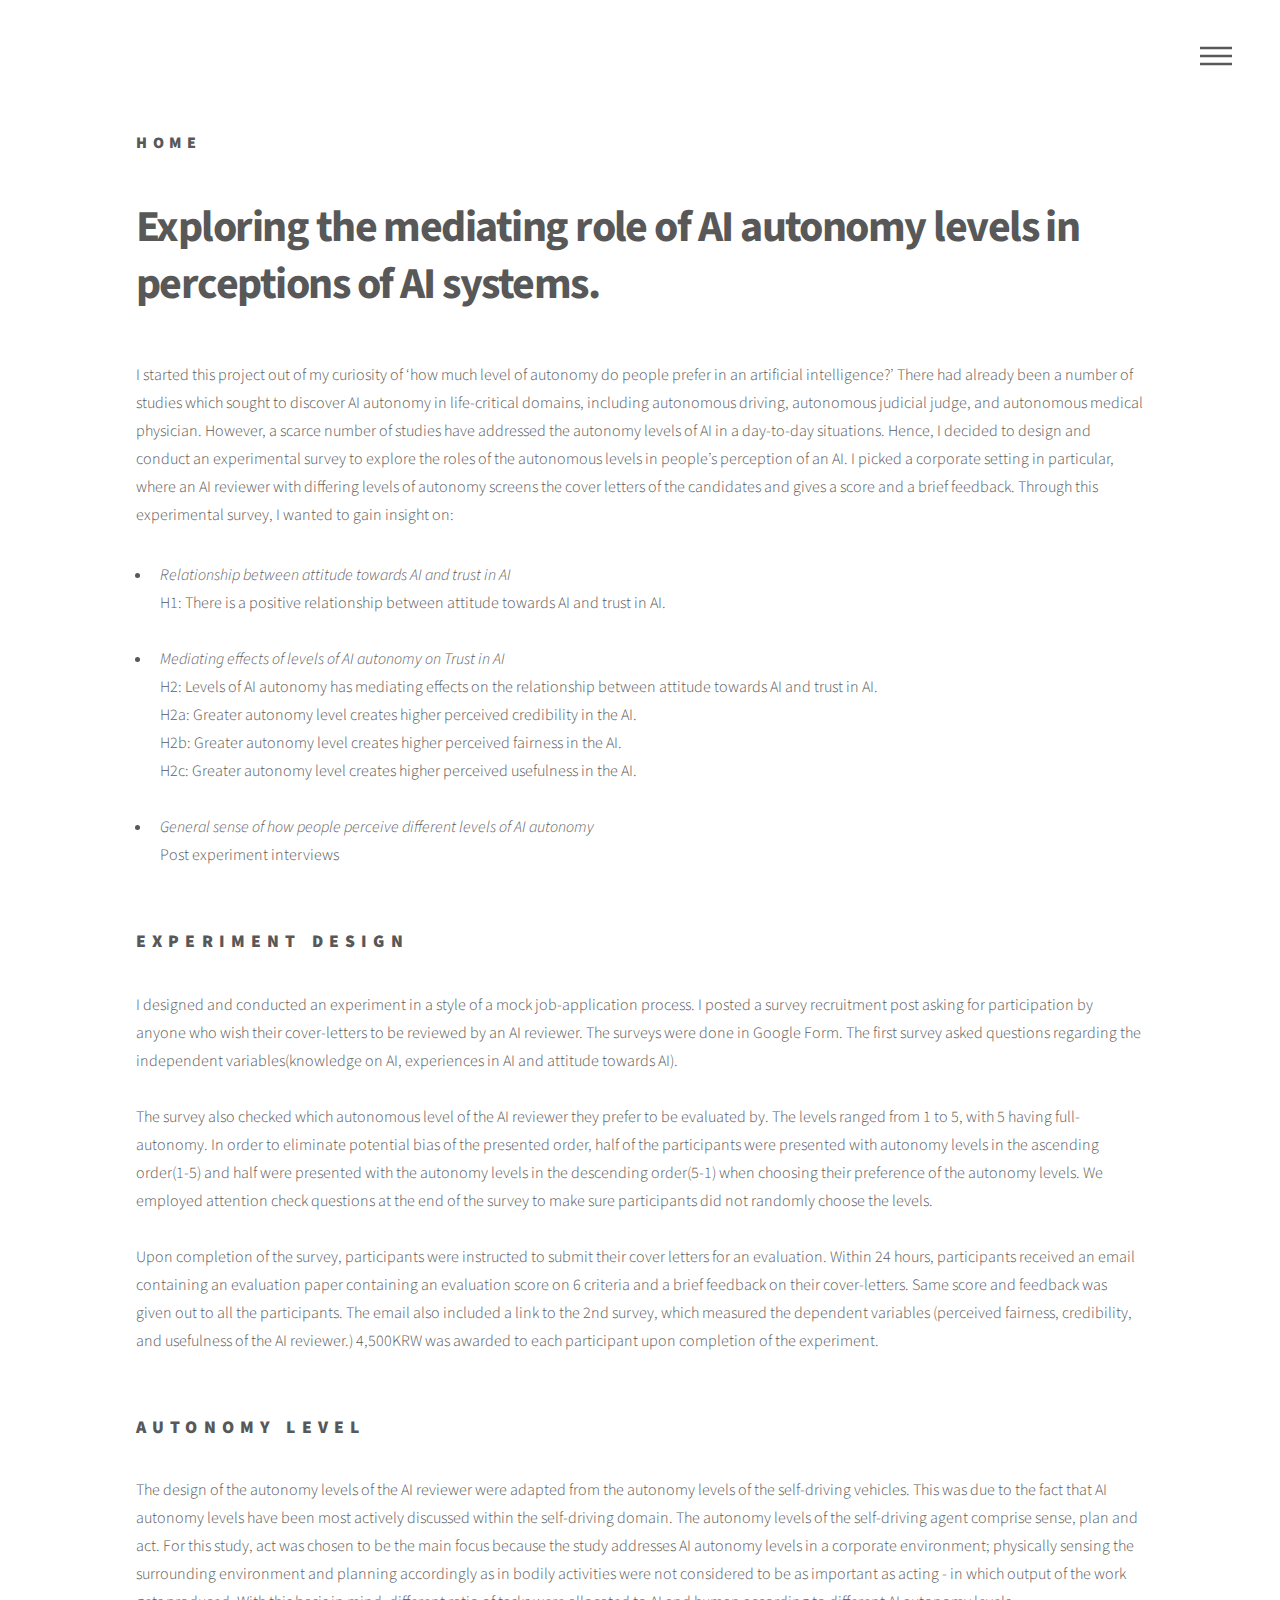
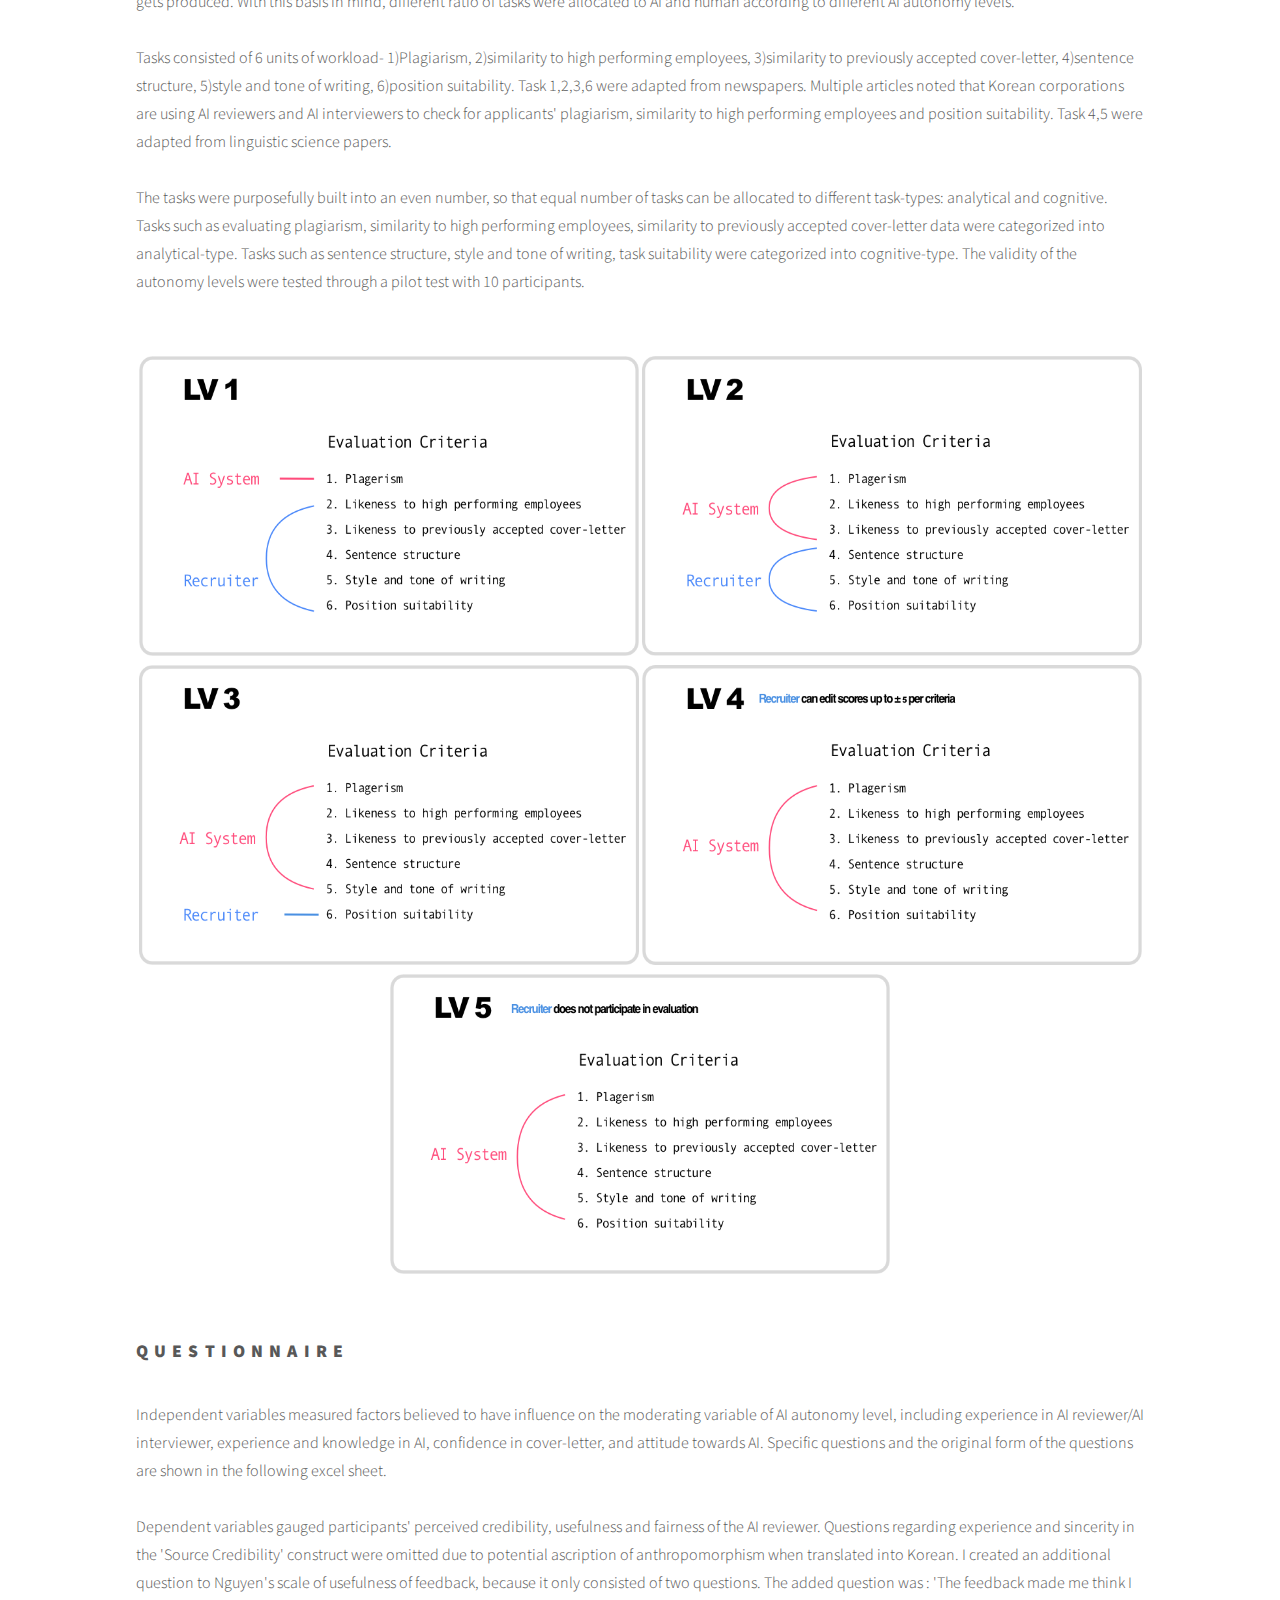
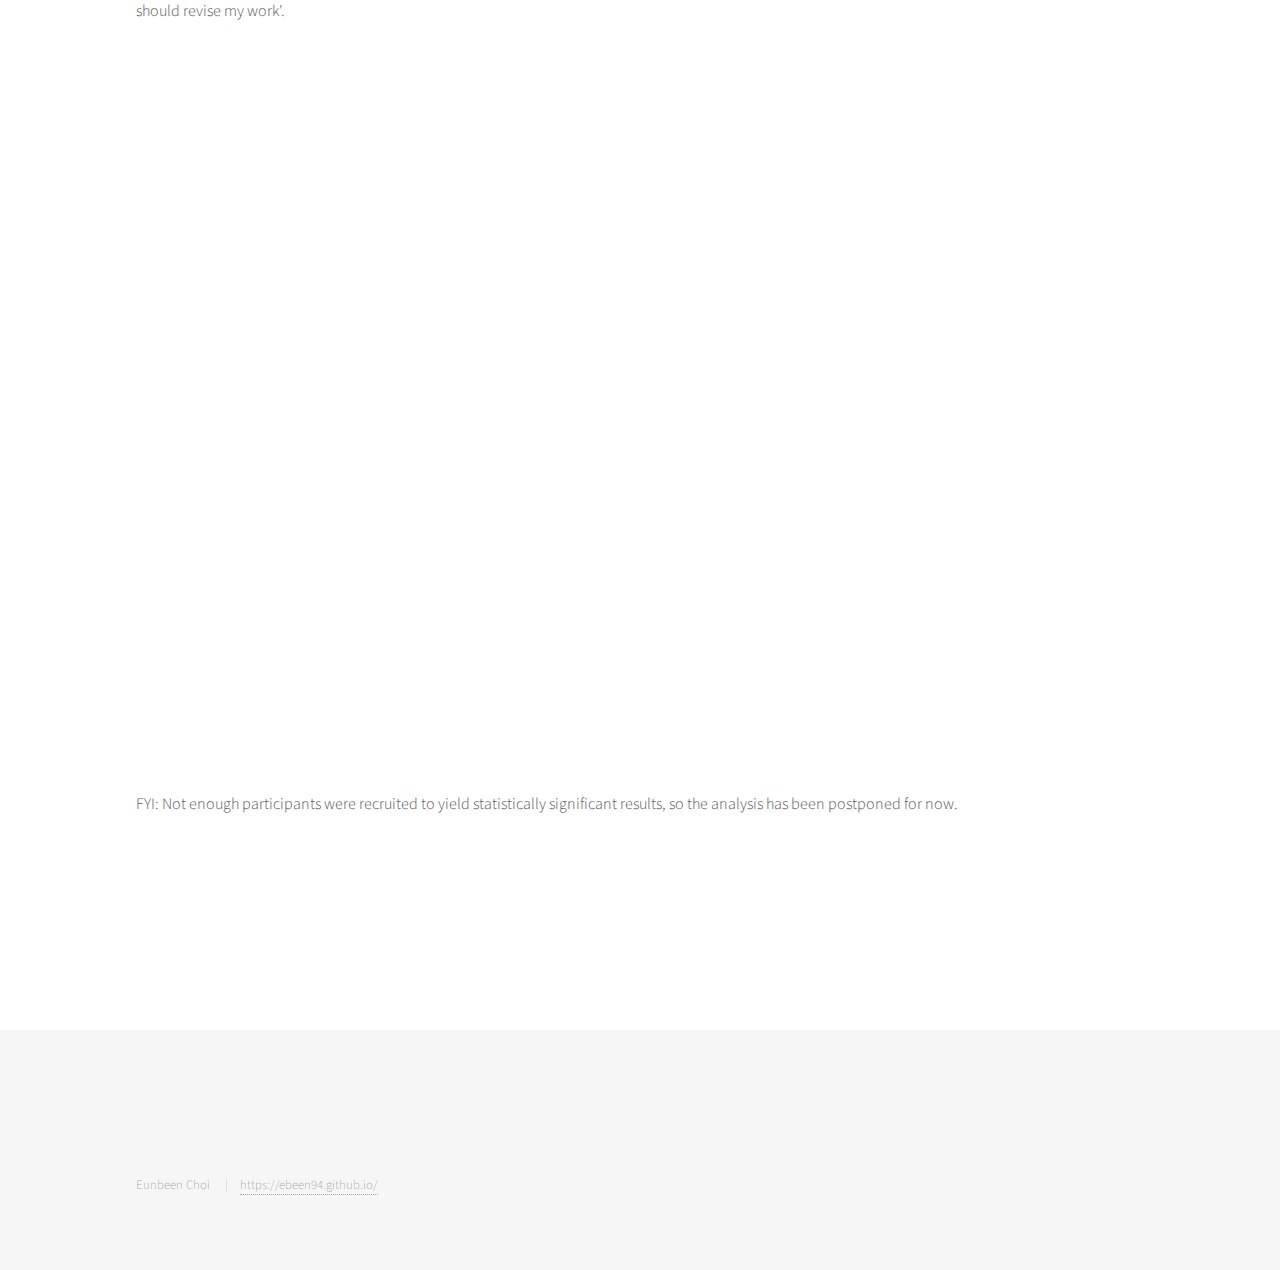
==== AI_Reviewer.html @ b16471d7 "Add files via upload" ====
<!DOCTYPE HTML>
<!--
	Phantom by HTML5 UP
	html5up.net | @ajlkn
	Free for personal and commercial use under the CCA 3.0 license (html5up.net/license)
-->
<html>
	<head>
		<title>Eunbeen Choi</title>
		<meta charset="utf-8" />
		<meta name="viewport" content="width=device-width, initial-scale=1, user-scalable=no" />
		<link rel="stylesheet" href="assets/css/main.css" />
		<noscript><link rel="stylesheet" href="assets/css/noscript.css" /></noscript>
	</head>
	<body class="is-preload">
		<!-- Wrapper -->
			<div id="wrapper">

				<!-- Header -->
					<header id="header">
						<div class="inner">

							<!-- Logo -->
								<a href="index.html" class="logo">
									<span class="title">Home</span>
								</a>

							<!-- Nav -->
								<nav>
									<ul>
										<li><a href="#menu">Menu</a></li>
									</ul>
								</nav>

						</div>
					</header>

				<!-- Menu -->
					<nav id="menu">
						<h2>Menu</h2>
						<ul>
							<li><a href="index.html">Home</a></li>
							<li><a href="generic.html">About Me</a></li>

						</ul>
					</nav>

				<!-- Main -->
					<div id="main">
						<div class="inner">
							<h1>Exploring the mediating role of AI autonomy levels in perceptions of AI systems.</h1>
							<span class="image main"></span>

							<p> 
								I started this project out of my curiosity of ‘how much level of autonomy do people prefer in an artificial intelligence?’ There had already been a number of studies which sought to discover AI autonomy in life-critical domains, including autonomous driving, autonomous judicial judge, and autonomous medical physician. However, a scarce number of studies have addressed the autonomy levels of AI in a day-to-day situations. Hence, I decided to design and conduct an experimental survey to explore the roles of the autonomous levels in people’s perception of an AI. I picked a corporate setting in particular, where an AI reviewer with differing levels of autonomy screens the cover letters of the candidates and gives a score and a brief feedback.
							Through this experimental survey, I wanted to gain insight on:<br />
							<ul>
								<i><li>Relationship between attitude towards AI and trust in AI</i> <br />
								H1: There is a positive relationship between attitude towards AI and trust in AI.</li><br />
								<i><li>Mediating effects of levels of AI autonomy on Trust in AI</i><br />
								H2: Levels of AI autonomy has mediating effects on the relationship between attitude towards AI and trust in AI.<br />
								H2a: Greater autonomy level creates higher perceived credibility in the AI.<br />
								H2b: Greater autonomy level creates higher perceived fairness in the AI.<br />
								H2c: Greater autonomy level creates higher perceived usefulness in the AI.<br /></li><br />
								<i><li>General sense of how people perceive different levels of AI autonomy</i><br />
								Post experiment interviews</li>
							</ul>
							</p>
							<br />
							<h2>EXPERIMENT DESIGN</h2>
							<p>
								I designed and conducted an experiment in a style of a mock job-application process. I posted a survey recruitment post asking for participation by anyone who wish their cover-letters to be reviewed by an AI reviewer. The surveys were done in Google Form. The first survey asked questions regarding the independent variables(knowledge on AI, experiences in AI and attitude towards AI). 
								<br /><br />
								The survey also checked which autonomous level of the AI reviewer they prefer to be evaluated by. The levels ranged from 1 to 5, with 5 having full-autonomy. In order to eliminate potential bias of the presented order, half of the participants were presented with autonomy levels in the ascending order(1-5) and half were presented with the autonomy levels in the descending order(5-1) when choosing their preference of the autonomy levels. We employed attention check questions at the end of the survey to make sure participants did not randomly choose the levels. 
								<br /><br />
								Upon completion of the survey, participants were instructed to submit their cover letters for an evaluation. Within 24 hours, participants received an email containing an evaluation paper containing an evaluation score on 6 criteria and a brief feedback on their cover-letters. Same score and feedback was given out to all the participants. The email also included a link to the 2nd survey, which measured the dependent variables (perceived fairness, credibility, and usefulness of the AI reviewer.) 4,500KRW was awarded to each participant upon completion of the experiment.
								<br /><br />
							<h2>AUTONOMY LEVEL</h2>
							The design of the autonomy levels of the AI reviewer were adapted from the autonomy levels of the self-driving vehicles. This was due to the fact that AI autonomy levels have been most actively discussed within the self-driving domain. The autonomy levels of the self-driving agent comprise sense, plan and act. For this study, act was chosen to be the main focus because the study addresses AI autonomy levels in a corporate environment; physically sensing the surrounding environment and planning accordingly as in bodily activities were not considered to be as important as acting - in which output of the work gets produced. With this basis in mind, different ratio of tasks were allocated to AI and human according to different AI autonomy levels.
							<br /><br />
							Tasks consisted of 6 units of workload- 1)Plagiarism, 2)similarity to high performing employees, 3)similarity to previously accepted cover-letter, 4)sentence structure, 5)style and tone of writing, 6)position suitability. Task 1,2,3,6 were adapted from newspapers. Multiple articles noted that Korean corporations are using AI reviewers and AI interviewers to check for applicants' plagiarism, similarity to high performing employees and position suitability. Task 4,5 were adapted from linguistic science papers.
							<br /><br />
							The tasks were purposefully built into an even number, so that equal number of tasks can be allocated to different task-types: analytical and cognitive. Tasks such as evaluating plagiarism, similarity to high performing employees, similarity to previously accepted cover-letter data were categorized into analytical-type. Tasks such as sentence structure, style and tone of writing, task suitability were categorized into cognitive-type. The validity of the autonomy levels were tested through a pilot test with 10 participants.
							<br /><br />
							</p>
							<center>

										<img src="images/Autonomy_1.png" style="width:500px;height:300px;"/>

										<img src="images/Autonomy_2.png" style="width:500px;height:300px;"/>

										<img src="images/Autonomy_3.png" style="width:500px;height:300px;"/>

										<img src="images/Autonomy_4.png" style="width:500px;height:300px;"/>

										<img src="images/Autonomy_5.png" style="width:500px;height:300px;"/><br /><br /><br />

						    </center>

							<h2>QUESTIONNAIRE</h2>
							Independent variables measured factors believed to have influence on the moderating variable of AI autonomy level, including experience in AI reviewer/AI interviewer, experience and knowledge in AI, confidence in cover-letter, and attitude towards AI.
							Specific questions and the original form of the questions are shown in the following excel sheet.
							<br /><br />
							Dependent variables gauged participants' perceived credibility, usefulness and fairness of the AI reviewer.  Questions regarding experience and sincerity in the 'Source Credibility' construct were omitted due to potential ascription of anthropomorphism when translated into Korean. I created an additional question to Nguyen's scale of usefulness of feedback, because it only consisted of two questions. The added question was : 'The feedback made me think I should revise my work'. 
							<br /><br />
							<iframe src="https://docs.google.com/spreadsheets/d/e/2PACX-1vQo8fv4-Pb22ULC20SXoOqsMO0xrouv_s6lIQuYcCd2a3gj5_qICORPPAdYaH8zivS0I-SFrLvFhbEZ/pubhtml?widget=true&amp;headers=false" style="width:1300px;height:700px;"></iframe>
							<br /><br />
							FYI: Not enough participants were recruited to yield statistically significant results, so the analysis has been postponed for now.  

		
							<br /><br />
							<br /><br />
						
							</p>
                        
                        </div>
					</div>

				<!-- Footer -->
					<footer id="footer">
                        <div class="inner">
                            <ul class = "copyright">
                                <li> Eunbeen Choi</li>
                                <li> <a href= "index.html"> https://ebeen94.github.io/</a></li>
                            </ul>
                        </div>

					</footer>

			</div>

		<!-- Scripts -->
			<script src="assets/js/jquery.min.js"></script>
			<script src="assets/js/browser.min.js"></script>
			<script src="assets/js/breakpoints.min.js"></script>
			<script src="assets/js/util.js"></script>
			<script src="assets/js/main.js"></script>

	</body>
</html>
---- assets/css/main.css ----
@import url(fontawesome-all.min.css);
@import url("https://fonts.googleapis.com/css?family=Source+Sans+Pro:300,700,900");

/*
	Phantom by HTML5 UP
	html5up.net | @ajlkn
	Free for personal and commercial use under the CCA 3.0 license (html5up.net/license)
*/

html,
body,
div,
span,
applet,
object,
iframe,
h1,
h2,
h3,
h4,
h5,
h6,
p,
blockquote,
pre,
a,
abbr,
acronym,
address,
big,
cite,
code,
del,
dfn,
em,
img,
ins,
kbd,
q,
s,
samp,
small,
strike,
strong,
sub,
sup,
tt,
var,
b,
u,
i,
center,
dl,
dt,
dd,
ol,
ul,
li,
fieldset,
form,
label,
legend,
table,
caption,
tbody,
tfoot,
thead,
tr,
th,
td,
article,
aside,
canvas,
details,
embed,
figure,
figcaption,
footer,
header,
hgroup,
menu,
nav,
output,
ruby,
section,
summary,
time,
mark,
audio,
video {
	margin: 0;
	padding: 0;
	border: 0;
	font-size: 100%;
	font: inherit;
	vertical-align: baseline;
}

article,
aside,
details,
figcaption,
figure,
footer,
header,
hgroup,
menu,
nav,
section {
	display: block;
}

body {
	line-height: 1;
}

ol,
ul {
	list-style: none;
}

blockquote,
q {
	quotes: none;
}



blockquote:before,
blockquote:after,
q:before,
q:after {
	content: '';
	content: none;
}

table {
	border-collapse: collapse;
	border-spacing: 0;
}

body {
	-webkit-text-size-adjust: none;
}

mark {
	background-color: transparent;
	color: inherit;
}

input::-moz-focus-inner {
	border: 0;
	padding: 0;
}

input,
select,
textarea {
	-moz-appearance: none;
	-webkit-appearance: none;
	-ms-appearance: none;
	appearance: none;
}

/* Basic */

@-ms-viewport {
	width: device-width;
}

body {
	-ms-overflow-style: scrollbar;
}

@media screen and (max-width: 480px) {

	html,
	body {
		min-width: 320px;
	}

}

html {
	box-sizing: border-box;
}

*,
*:before,
*:after {
	box-sizing: inherit;
}

body {
	background: #ffffff;
}

body.is-preload *,
body.is-preload *:before,
body.is-preload *:after {
	-moz-animation: none !important;
	-webkit-animation: none !important;
	-ms-animation: none !important;
	animation: none !important;
	-moz-transition: none !important;
	-webkit-transition: none !important;
	-ms-transition: none !important;
	transition: none !important;
}

/* Type */

body,
input,
select,
textarea {
	color: #585858;
	font-family: "Source Sans Pro", Helvetica, sans-serif;
	font-size: 16pt;
	font-weight: 300;
	line-height: 1.75;
}

@media screen and (max-width: 1680px) {

	body,
	input,
	select,
	textarea {
		font-size: 14pt;
	}

}

@media screen and (max-width: 1280px) {

	body,
	input,
	select,
	textarea {
		font-size: 12pt;
	}

}

a {
	-moz-transition: border-bottom-color 0.2s ease, color 0.2s ease;
	-webkit-transition: border-bottom-color 0.2s ease, color 0.2s ease;
	-ms-transition: border-bottom-color 0.2s ease, color 0.2s ease;
	transition: border-bottom-color 0.2s ease, color 0.2s ease;
	text-decoration: none;
	color: #585858;
	border-bottom: dotted 1px rgba(88, 88, 88, 0.5);
}

a:hover {
	border-bottom-color: transparent;
	color: #f2849e !important;
}

strong,
b {
	font-weight: 900;
}

em,
i {
	font-style: italic;
}

p {
	margin: 0 0 2em 0;
}

h1 {
	font-size: 2.75em;
	font-weight: 700;
	line-height: 1.3;
	margin: 0 0 1em 0;
	letter-spacing: -0.035em;
}

h1 a {
	color: inherit;
}

@media screen and (max-width: 736px) {

	h1 {
		font-size: 2em;
		margin: 0 0 1em 0;
	}

}

@media screen and (max-width: 360px) {

	h1 {
		font-size: 1.75em;
	}

}

h2,
h3,
h4,
h5,
h6 {
	font-weight: 900;
	line-height: 1.5;
	margin: 0 0 2em 0;
	text-transform: uppercase;
	letter-spacing: 0.35em;
}

h2 a,
h3 a,
h4 a,
h5 a,
h6 a {
	color: inherit;
}

h2 {
	font-size: 1.1em;
}

h3 {
	font-size: 1em;
}

h4 {
	font-size: 0.8em;
}

h5 {
	font-size: 0.8em;
}

h6 {
	font-size: 0.8em;
}

@media screen and (max-width: 980px) {

	h1 br,
	h2 br,
	h3 br,
	h4 br,
	h5 br,
	h6 br {
		display: none;
	}

}

@media screen and (max-width: 736px) {

	h2 {
		font-size: 1em;
	}

	h3 {
		font-size: 0.8em;
	}

}

sub {
	font-size: 0.8em;
	position: relative;
	top: 0.5em;
}

sup {
	font-size: 0.8em;
	position: relative;
	top: -0.5em;
}

blockquote {
	border-left: solid 4px #c9c9c9;
	font-style: italic;
	margin: 0 0 2em 0;
	padding: 0.5em 0 0.5em 2em;
}

code {
	background: rgba(144, 144, 144, 0.075);
	border-radius: 4px;
	border: solid 1px #c9c9c9;
	font-family: "Courier New", monospace;
	font-size: 0.9em;
	margin: 0 0.25em;
	padding: 0.25em 0.65em;
}

pre {
	-webkit-overflow-scrolling: touch;
	font-family: "Courier New", monospace;
	font-size: 0.9em;
	margin: 0 0 2em 0;
}

pre code {
	display: block;
	line-height: 1.75;
	padding: 1em 1.5em;
	overflow-x: auto;
}

hr {
	border: 0;
	border-bottom: solid 1px #c9c9c9;
	margin: 2em 0;
}

hr.major {
	margin: 3em 0;
}

.align-left {
	text-align: left;
}

.align-center {
	text-align: center;
}

.align-right {
	text-align: right;
}

/* Row */



.row {
	display: flex;
	flex-wrap: wrap;
	box-sizing: border-box;
	align-items: stretch;
}

.row>* {
	box-sizing: border-box;
}

.row.gtr-uniform>*> :last-child {
	margin-bottom: 0;
}

.row.aln-left {
	justify-content: flex-start;
}

.row.aln-center {
	justify-content: center;
}

.row.aln-right {
	justify-content: flex-end;
}

.row.aln-top {
	align-items: flex-start;
}

.row.aln-middle {
	align-items: center;
}

.row.aln-bottom {
	align-items: flex-end;
}

.row>.imp {
	order: -1;
}

.row>.col-1 {
	width: 8.33333%;
}

.row>.off-1 {
	margin-left: 8.33333%;
}

.row>.col-2 {
	width: 16.66667%;
}

.row>.off-2 {
	margin-left: 16.66667%;
}

.row>.col-3 {
	width: 25%;
}

.row>.off-3 {
	margin-left: 25%;
}

.row>.col-4 {
	width: 33.33333%;
}

.row>.off-4 {
	margin-left: 33.33333%;
}

.row>.col-5 {
	width: 41.66667%;
}

.row>.off-5 {
	margin-left: 41.66667%;
}

.row>.col-6 {
	width: 50%;
}

.row>.off-6 {
	margin-left: 50%;
}

.row>.col-7 {
	width: 58.33333%;
}

.row>.off-7 {
	margin-left: 58.33333%;
}

.row>.col-8 {
	width: 66.66667%;
}

.row>.off-8 {
	margin-left: 66.66667%;
}

.row>.col-9 {
	width: 75%;
}

.row>.off-9 {
	margin-left: 75%;
}

.row>.col-10 {
	width: 83.33333%;
}

.row>.off-10 {
	margin-left: 83.33333%;
}

.row>.col-11 {
	width: 91.66667%;
}

.row>.off-11 {
	margin-left: 91.66667%;
}

.row>.col-12 {
	width: 100%;
}

.row>.off-12 {
	margin-left: 100%;
}

.row.gtr-0 {
	margin-top: 0;
	margin-left: 0em;
}

.row.gtr-0>* {
	padding: 0 0 0 0em;
}

.row.gtr-0.gtr-uniform {
	margin-top: 0em;
}

.row.gtr-0.gtr-uniform>* {
	padding-top: 0em;
}

.row.gtr-25 {
	margin-top: 0;
	margin-left: -0.5em;
}

.row.gtr-25>* {
	padding: 0 0 0 0.5em;
}

.row.gtr-25.gtr-uniform {
	margin-top: -0.5em;
}

.row.gtr-25.gtr-uniform>* {
	padding-top: 0.5em;
}

.row.gtr-50 {
	margin-top: 0;
	margin-left: -1em;
}

.row.gtr-50>* {
	padding: 0 0 0 1em;
}

.row.gtr-50.gtr-uniform {
	margin-top: -1em;
}

.row.gtr-50.gtr-uniform>* {
	padding-top: 1em;
}

.row {
	margin-top: 0;
	margin-left: -2em;
}

.row>* {
	padding: 0 0 0 2em;
}

.row.gtr-uniform {
	margin-top: -2em;
}

.row.gtr-uniform>* {
	padding-top: 2em;
}

.row.gtr-150 {
	margin-top: 0;
	margin-left: -3em;
}

.row.gtr-150>* {
	padding: 0 0 0 3em;
}

.row.gtr-150.gtr-uniform {
	margin-top: -3em;
}

.row.gtr-150.gtr-uniform>* {
	padding-top: 3em;
}

.row.gtr-200 {
	margin-top: 0;
	margin-left: -4em;
}

.row.gtr-200>* {
	padding: 0 0 0 4em;
}

.row.gtr-200.gtr-uniform {
	margin-top: -4em;
}

.row.gtr-200.gtr-uniform>* {
	padding-top: 4em;
}

@media screen and (max-width: 1680px) {

	.row {
		display: flex;
		flex-wrap: wrap;
		box-sizing: border-box;
		align-items: stretch;
	}

	.row>* {
		box-sizing: border-box;
	}

	.row.gtr-uniform>*> :last-child {
		margin-bottom: 0;
	}

	.row.aln-left {
		justify-content: flex-start;
	}

	.row.aln-center {
		justify-content: center;
	}

	.row.aln-right {
		justify-content: flex-end;
	}

	.row.aln-top {
		align-items: flex-start;
	}

	.row.aln-middle {
		align-items: center;
	}

	.row.aln-bottom {
		align-items: flex-end;
	}

	.row>.imp-xlarge {
		order: -1;
	}

	.row>.col-1-xlarge {
		width: 8.33333%;
	}

	.row>.off-1-xlarge {
		margin-left: 8.33333%;
	}

	.row>.col-2-xlarge {
		width: 16.66667%;
	}

	.row>.off-2-xlarge {
		margin-left: 16.66667%;
	}

	.row>.col-3-xlarge {
		width: 25%;
	}

	.row>.off-3-xlarge {
		margin-left: 25%;
	}

	.row>.col-4-xlarge {
		width: 33.33333%;
	}

	.row>.off-4-xlarge {
		margin-left: 33.33333%;
	}

	.row>.col-5-xlarge {
		width: 41.66667%;
	}

	.row>.off-5-xlarge {
		margin-left: 41.66667%;
	}

	.row>.col-6-xlarge {
		width: 50%;
	}

	.row>.off-6-xlarge {
		margin-left: 50%;
	}

	.row>.col-7-xlarge {
		width: 58.33333%;
	}

	.row>.off-7-xlarge {
		margin-left: 58.33333%;
	}

	.row>.col-8-xlarge {
		width: 66.66667%;
	}

	.row>.off-8-xlarge {
		margin-left: 66.66667%;
	}

	.row>.col-9-xlarge {
		width: 75%;
	}

	.row>.off-9-xlarge {
		margin-left: 75%;
	}

	.row>.col-10-xlarge {
		width: 83.33333%;
	}

	.row>.off-10-xlarge {
		margin-left: 83.33333%;
	}

	.row>.col-11-xlarge {
		width: 91.66667%;
	}

	.row>.off-11-xlarge {
		margin-left: 91.66667%;
	}

	.row>.col-12-xlarge {
		width: 100%;
	}

	.row>.off-12-xlarge {
		margin-left: 100%;
	}

	.row.gtr-0 {
		margin-top: 0;
		margin-left: 0em;
	}

	.row.gtr-0>* {
		padding: 0 0 0 0em;
	}

	.row.gtr-0.gtr-uniform {
		margin-top: 0em;
	}

	.row.gtr-0.gtr-uniform>* {
		padding-top: 0em;
	}

	.row.gtr-25 {
		margin-top: 0;
		margin-left: -0.5em;
	}

	.row.gtr-25>* {
		padding: 0 0 0 0.5em;
	}

	.row.gtr-25.gtr-uniform {
		margin-top: -0.5em;
	}

	.row.gtr-25.gtr-uniform>* {
		padding-top: 0.5em;
	}

	.row.gtr-50 {
		margin-top: 0;
		margin-left: -1em;
	}

	.row.gtr-50>* {
		padding: 0 0 0 1em;
	}

	.row.gtr-50.gtr-uniform {
		margin-top: -1em;
	}

	.row.gtr-50.gtr-uniform>* {
		padding-top: 1em;
	}

	.row {
		margin-top: 0;
		margin-left: -2em;
	}

	.row>* {
		padding: 0 0 0 2em;
	}

	.row.gtr-uniform {
		margin-top: -2em;
	}

	.row.gtr-uniform>* {
		padding-top: 2em;
	}

	.row.gtr-150 {
		margin-top: 0;
		margin-left: -3em;
	}

	.row.gtr-150>* {
		padding: 0 0 0 3em;
	}

	.row.gtr-150.gtr-uniform {
		margin-top: -3em;
	}

	.row.gtr-150.gtr-uniform>* {
		padding-top: 3em;
	}

	.row.gtr-200 {
		margin-top: 0;
		margin-left: -4em;
	}

	.row.gtr-200>* {
		padding: 0 0 0 4em;
	}

	.row.gtr-200.gtr-uniform {
		margin-top: -4em;
	}

	.row.gtr-200.gtr-uniform>* {
		padding-top: 4em;
	}

}

@media screen and (max-width: 1280px) {

	.row {
		display: flex;
		flex-wrap: wrap;
		box-sizing: border-box;
		align-items: stretch;
	}

	.row>* {
		box-sizing: border-box;
	}

	.row.gtr-uniform>*> :last-child {
		margin-bottom: 0;
	}

	.row.aln-left {
		justify-content: flex-start;
	}

	.row.aln-center {
		justify-content: center;
	}

	.row.aln-right {
		justify-content: flex-end;
	}

	.row.aln-top {
		align-items: flex-start;
	}

	.row.aln-middle {
		align-items: center;
	}

	.row.aln-bottom {
		align-items: flex-end;
	}

	.row>.imp-large {
		order: -1;
	}

	.row>.col-1-large {
		width: 8.33333%;
	}

	.row>.off-1-large {
		margin-left: 8.33333%;
	}

	.row>.col-2-large {
		width: 16.66667%;
	}

	.row>.off-2-large {
		margin-left: 16.66667%;
	}

	.row>.col-3-large {
		width: 25%;
	}

	.row>.off-3-large {
		margin-left: 25%;
	}

	.row>.col-4-large {
		width: 33.33333%;
	}

	.row>.off-4-large {
		margin-left: 33.33333%;
	}

	.row>.col-5-large {
		width: 41.66667%;
	}

	.row>.off-5-large {
		margin-left: 41.66667%;
	}

	.row>.col-6-large {
		width: 50%;
	}

	.row>.off-6-large {
		margin-left: 50%;
	}

	.row>.col-7-large {
		width: 58.33333%;
	}

	.row>.off-7-large {
		margin-left: 58.33333%;
	}

	.row>.col-8-large {
		width: 66.66667%;
	}

	.row>.off-8-large {
		margin-left: 66.66667%;
	}

	.row>.col-9-large {
		width: 75%;
	}

	.row>.off-9-large {
		margin-left: 75%;
	}

	.row>.col-10-large {
		width: 83.33333%;
	}

	.row>.off-10-large {
		margin-left: 83.33333%;
	}

	.row>.col-11-large {
		width: 91.66667%;
	}

	.row>.off-11-large {
		margin-left: 91.66667%;
	}

	.row>.col-12-large {
		width: 100%;
	}

	.row>.off-12-large {
		margin-left: 100%;
	}

	.row.gtr-0 {
		margin-top: 0;
		margin-left: 0em;
	}

	.row.gtr-0>* {
		padding: 0 0 0 0em;
	}

	.row.gtr-0.gtr-uniform {
		margin-top: 0em;
	}

	.row.gtr-0.gtr-uniform>* {
		padding-top: 0em;
	}

	.row.gtr-25 {
		margin-top: 0;
		margin-left: -0.5em;
	}

	.row.gtr-25>* {
		padding: 0 0 0 0.5em;
	}

	.row.gtr-25.gtr-uniform {
		margin-top: -0.5em;
	}

	.row.gtr-25.gtr-uniform>* {
		padding-top: 0.5em;
	}

	.row.gtr-50 {
		margin-top: 0;
		margin-left: -1em;
	}

	.row.gtr-50>* {
		padding: 0 0 0 1em;
	}

	.row.gtr-50.gtr-uniform {
		margin-top: -1em;
	}

	.row.gtr-50.gtr-uniform>* {
		padding-top: 1em;
	}

	.row {
		margin-top: 0;
		margin-left: -2em;
	}

	.row>* {
		padding: 0 0 0 2em;
	}

	.row.gtr-uniform {
		margin-top: -2em;
	}

	.row.gtr-uniform>* {
		padding-top: 2em;
	}

	.row.gtr-150 {
		margin-top: 0;
		margin-left: -3em;
	}

	.row.gtr-150>* {
		padding: 0 0 0 3em;
	}

	.row.gtr-150.gtr-uniform {
		margin-top: -3em;
	}

	.row.gtr-150.gtr-uniform>* {
		padding-top: 3em;
	}

	.row.gtr-200 {
		margin-top: 0;
		margin-left: -4em;
	}

	.row.gtr-200>* {
		padding: 0 0 0 4em;
	}

	.row.gtr-200.gtr-uniform {
		margin-top: -4em;
	}

	.row.gtr-200.gtr-uniform>* {
		padding-top: 4em;
	}

}

@media screen and (max-width: 980px) {

	.row {
		display: flex;
		flex-wrap: wrap;
		box-sizing: border-box;
		align-items: stretch;
	}

	.row>* {
		box-sizing: border-box;
	}

	.row.gtr-uniform>*> :last-child {
		margin-bottom: 0;
	}

	.row.aln-left {
		justify-content: flex-start;
	}

	.row.aln-center {
		justify-content: center;
	}

	.row.aln-right {
		justify-content: flex-end;
	}

	.row.aln-top {
		align-items: flex-start;
	}

	.row.aln-middle {
		align-items: center;
	}

	.row.aln-bottom {
		align-items: flex-end;
	}

	.row>.imp-medium {
		order: -1;
	}

	.row>.col-1-medium {
		width: 8.33333%;
	}

	.row>.off-1-medium {
		margin-left: 8.33333%;
	}

	.row>.col-2-medium {
		width: 16.66667%;
	}

	.row>.off-2-medium {
		margin-left: 16.66667%;
	}

	.row>.col-3-medium {
		width: 25%;
	}

	.row>.off-3-medium {
		margin-left: 25%;
	}

	.row>.col-4-medium {
		width: 33.33333%;
	}

	.row>.off-4-medium {
		margin-left: 33.33333%;
	}

	.row>.col-5-medium {
		width: 41.66667%;
	}

	.row>.off-5-medium {
		margin-left: 41.66667%;
	}

	.row>.col-6-medium {
		width: 50%;
	}

	.row>.off-6-medium {
		margin-left: 50%;
	}

	.row>.col-7-medium {
		width: 58.33333%;
	}

	.row>.off-7-medium {
		margin-left: 58.33333%;
	}

	.row>.col-8-medium {
		width: 66.66667%;
	}

	.row>.off-8-medium {
		margin-left: 66.66667%;
	}

	.row>.col-9-medium {
		width: 75%;
	}

	.row>.off-9-medium {
		margin-left: 75%;
	}

	.row>.col-10-medium {
		width: 83.33333%;
	}

	.row>.off-10-medium {
		margin-left: 83.33333%;
	}

	.row>.col-11-medium {
		width: 91.66667%;
	}

	.row>.off-11-medium {
		margin-left: 91.66667%;
	}

	.row>.col-12-medium {
		width: 100%;
	}

	.row>.off-12-medium {
		margin-left: 100%;
	}

	.row.gtr-0 {
		margin-top: 0;
		margin-left: 0em;
	}

	.row.gtr-0>* {
		padding: 0 0 0 0em;
	}

	.row.gtr-0.gtr-uniform {
		margin-top: 0em;
	}

	.row.gtr-0.gtr-uniform>* {
		padding-top: 0em;
	}

	.row.gtr-25 {
		margin-top: 0;
		margin-left: -0.375em;
	}

	.row.gtr-25>* {
		padding: 0 0 0 0.375em;
	}

	.row.gtr-25.gtr-uniform {
		margin-top: -0.375em;
	}

	.row.gtr-25.gtr-uniform>* {
		padding-top: 0.375em;
	}

	.row.gtr-50 {
		margin-top: 0;
		margin-left: -0.75em;
	}

	.row.gtr-50>* {
		padding: 0 0 0 0.75em;
	}

	.row.gtr-50.gtr-uniform {
		margin-top: -0.75em;
	}

	.row.gtr-50.gtr-uniform>* {
		padding-top: 0.75em;
	}

	.row {
		margin-top: 0;
		margin-left: -1.5em;
	}

	.row>* {
		padding: 0 0 0 1.5em;
	}

	.row.gtr-uniform {
		margin-top: -1.5em;
	}

	.row.gtr-uniform>* {
		padding-top: 1.5em;
	}

	.row.gtr-150 {
		margin-top: 0;
		margin-left: -2.25em;
	}

	.row.gtr-150>* {
		padding: 0 0 0 2.25em;
	}

	.row.gtr-150.gtr-uniform {
		margin-top: -2.25em;
	}

	.row.gtr-150.gtr-uniform>* {
		padding-top: 2.25em;
	}

	.row.gtr-200 {
		margin-top: 0;
		margin-left: -3em;
	}

	.row.gtr-200>* {
		padding: 0 0 0 3em;
	}

	.row.gtr-200.gtr-uniform {
		margin-top: -3em;
	}

	.row.gtr-200.gtr-uniform>* {
		padding-top: 3em;
	}

}

@media screen and (max-width: 736px) {

	.row {
		display: flex;
		flex-wrap: wrap;
		box-sizing: border-box;
		align-items: stretch;
	}

	.row>* {
		box-sizing: border-box;
	}

	.row.gtr-uniform>*> :last-child {
		margin-bottom: 0;
	}

	.row.aln-left {
		justify-content: flex-start;
	}

	.row.aln-center {
		justify-content: center;
	}

	.row.aln-right {
		justify-content: flex-end;
	}

	.row.aln-top {
		align-items: flex-start;
	}

	.row.aln-middle {
		align-items: center;
	}

	.row.aln-bottom {
		align-items: flex-end;
	}

	.row>.imp-small {
		order: -1;
	}

	.row>.col-1-small {
		width: 8.33333%;
	}

	.row>.off-1-small {
		margin-left: 8.33333%;
	}

	.row>.col-2-small {
		width: 16.66667%;
	}

	.row>.off-2-small {
		margin-left: 16.66667%;
	}

	.row>.col-3-small {
		width: 25%;
	}

	.row>.off-3-small {
		margin-left: 25%;
	}

	.row>.col-4-small {
		width: 33.33333%;
	}

	.row>.off-4-small {
		margin-left: 33.33333%;
	}

	.row>.col-5-small {
		width: 41.66667%;
	}

	.row>.off-5-small {
		margin-left: 41.66667%;
	}

	.row>.col-6-small {
		width: 50%;
	}

	.row>.off-6-small {
		margin-left: 50%;
	}

	.row>.col-7-small {
		width: 58.33333%;
	}

	.row>.off-7-small {
		margin-left: 58.33333%;
	}

	.row>.col-8-small {
		width: 66.66667%;
	}

	.row>.off-8-small {
		margin-left: 66.66667%;
	}

	.row>.col-9-small {
		width: 75%;
	}

	.row>.off-9-small {
		margin-left: 75%;
	}

	.row>.col-10-small {
		width: 83.33333%;
	}

	.row>.off-10-small {
		margin-left: 83.33333%;
	}

	.row>.col-11-small {
		width: 91.66667%;
	}

	.row>.off-11-small {
		margin-left: 91.66667%;
	}

	.row>.col-12-small {
		width: 100%;
	}

	.row>.off-12-small {
		margin-left: 100%;
	}

	.row.gtr-0 {
		margin-top: 0;
		margin-left: 0em;
	}

	.row.gtr-0>* {
		padding: 0 0 0 0em;
	}

	.row.gtr-0.gtr-uniform {
		margin-top: 0em;
	}

	.row.gtr-0.gtr-uniform>* {
		padding-top: 0em;
	}

	.row.gtr-25 {
		margin-top: 0;
		margin-left: -0.25em;
	}

	.row.gtr-25>* {
		padding: 0 0 0 0.25em;
	}

	.row.gtr-25.gtr-uniform {
		margin-top: -0.25em;
	}

	.row.gtr-25.gtr-uniform>* {
		padding-top: 0.25em;
	}

	.row.gtr-50 {
		margin-top: 0;
		margin-left: -0.5em;
	}

	.row.gtr-50>* {
		padding: 0 0 0 0.5em;
	}

	.row.gtr-50.gtr-uniform {
		margin-top: -0.5em;
	}

	.row.gtr-50.gtr-uniform>* {
		padding-top: 0.5em;
	}

	.row {
		margin-top: 0;
		margin-left: -1em;
	}

	.row>* {
		padding: 0 0 0 1em;
	}

	.row.gtr-uniform {
		margin-top: -1em;
	}

	.row.gtr-uniform>* {
		padding-top: 1em;
	}

	.row.gtr-150 {
		margin-top: 0;
		margin-left: -1.5em;
	}

	.row.gtr-150>* {
		padding: 0 0 0 1.5em;
	}

	.row.gtr-150.gtr-uniform {
		margin-top: -1.5em;
	}

	.row.gtr-150.gtr-uniform>* {
		padding-top: 1.5em;
	}

	.row.gtr-200 {
		margin-top: 0;
		margin-left: -2em;
	}

	.row.gtr-200>* {
		padding: 0 0 0 2em;
	}

	.row.gtr-200.gtr-uniform {
		margin-top: -2em;
	}

	.row.gtr-200.gtr-uniform>* {
		padding-top: 2em;
	}

}

@media screen and (max-width: 480px) {

	.row {
		display: flex;
		flex-wrap: wrap;
		box-sizing: border-box;
		align-items: stretch;
	}

	.row>* {
		box-sizing: border-box;
	}

	.row.gtr-uniform>*> :last-child {
		margin-bottom: 0;
	}

	.row.aln-left {
		justify-content: flex-start;
	}

	.row.aln-center {
		justify-content: center;
	}

	.row.aln-right {
		justify-content: flex-end;
	}

	.row.aln-top {
		align-items: flex-start;
	}

	.row.aln-middle {
		align-items: center;
	}

	.row.aln-bottom {
		align-items: flex-end;
	}

	.row>.imp-xsmall {
		order: -1;
	}

	.row>.col-1-xsmall {
		width: 8.33333%;
	}

	.row>.off-1-xsmall {
		margin-left: 8.33333%;
	}

	.row>.col-2-xsmall {
		width: 16.66667%;
	}

	.row>.off-2-xsmall {
		margin-left: 16.66667%;
	}

	.row>.col-3-xsmall {
		width: 25%;
	}

	.row>.off-3-xsmall {
		margin-left: 25%;
	}

	.row>.col-4-xsmall {
		width: 33.33333%;
	}

	.row>.off-4-xsmall {
		margin-left: 33.33333%;
	}

	.row>.col-5-xsmall {
		width: 41.66667%;
	}

	.row>.off-5-xsmall {
		margin-left: 41.66667%;
	}

	.row>.col-6-xsmall {
		width: 50%;
	}

	.row>.off-6-xsmall {
		margin-left: 50%;
	}

	.row>.col-7-xsmall {
		width: 58.33333%;
	}

	.row>.off-7-xsmall {
		margin-left: 58.33333%;
	}

	.row>.col-8-xsmall {
		width: 66.66667%;
	}

	.row>.off-8-xsmall {
		margin-left: 66.66667%;
	}

	.row>.col-9-xsmall {
		width: 75%;
	}

	.row>.off-9-xsmall {
		margin-left: 75%;
	}

	.row>.col-10-xsmall {
		width: 83.33333%;
	}

	.row>.off-10-xsmall {
		margin-left: 83.33333%;
	}

	.row>.col-11-xsmall {
		width: 91.66667%;
	}

	.row>.off-11-xsmall {
		margin-left: 91.66667%;
	}

	.row>.col-12-xsmall {
		width: 100%;
	}

	.row>.off-12-xsmall {
		margin-left: 100%;
	}

	.row.gtr-0 {
		margin-top: 0;
		margin-left: 0em;
	}

	.row.gtr-0>* {
		padding: 0 0 0 0em;
	}

	.row.gtr-0.gtr-uniform {
		margin-top: 0em;
	}

	.row.gtr-0.gtr-uniform>* {
		padding-top: 0em;
	}

	.row.gtr-25 {
		margin-top: 0;
		margin-left: -0.25em;
	}

	.row.gtr-25>* {
		padding: 0 0 0 0.25em;
	}

	.row.gtr-25.gtr-uniform {
		margin-top: -0.25em;
	}

	.row.gtr-25.gtr-uniform>* {
		padding-top: 0.25em;
	}

	.row.gtr-50 {
		margin-top: 0;
		margin-left: -0.5em;
	}

	.row.gtr-50>* {
		padding: 0 0 0 0.5em;
	}

	.row.gtr-50.gtr-uniform {
		margin-top: -0.5em;
	}

	.row.gtr-50.gtr-uniform>* {
		padding-top: 0.5em;
	}

	.row {
		margin-top: 0;
		margin-left: -1em;
	}

	.row>* {
		padding: 0 0 0 1em;
	}

	.row.gtr-uniform {
		margin-top: -1em;
	}

	.row.gtr-uniform>* {
		padding-top: 1em;
	}

	.row.gtr-150 {
		margin-top: 0;
		margin-left: -1.5em;
	}

	.row.gtr-150>* {
		padding: 0 0 0 1.5em;
	}

	.row.gtr-150.gtr-uniform {
		margin-top: -1.5em;
	}

	.row.gtr-150.gtr-uniform>* {
		padding-top: 1.5em;
	}

	.row.gtr-200 {
		margin-top: 0;
		margin-left: -2em;
	}

	.row.gtr-200>* {
		padding: 0 0 0 2em;
	}

	.row.gtr-200.gtr-uniform {
		margin-top: -2em;
	}

	.row.gtr-200.gtr-uniform>* {
		padding-top: 2em;
	}

}

/* Section/Article */

section.special,
article.special {
	text-align: center;
}

header p {
	margin-top: -1em;
}

@media screen and (max-width: 736px) {

	header p {
		margin-top: 0;
	}

}

/* Icon */

.icon {
	text-decoration: none;
	border-bottom: none;
	position: relative;
}

.icon:before {
	-moz-osx-font-smoothing: grayscale;
	-webkit-font-smoothing: antialiased;
	display: inline-block;
	font-style: normal;
	font-variant: normal;
	text-rendering: auto;
	line-height: 1;
	text-transform: none !important;
	font-family: 'Font Awesome 5 Free';
	font-weight: 400;
}

.icon>.label {
	display: none;
}

.icon:before {
	line-height: inherit;
}

.icon.solid:before {
	font-weight: 900;
}

.icon.brands:before {
	font-family: 'Font Awesome 5 Brands';
}

.icon.style2 {
	-moz-transition: background-color 0.2s ease-in-out, color 0.2s ease-in-out, border-color 0.2s ease-in-out;
	-webkit-transition: background-color 0.2s ease-in-out, color 0.2s ease-in-out, border-color 0.2s ease-in-out;
	-ms-transition: background-color 0.2s ease-in-out, color 0.2s ease-in-out, border-color 0.2s ease-in-out;
	transition: background-color 0.2s ease-in-out, color 0.2s ease-in-out, border-color 0.2s ease-in-out;
	background-color: transparent;
	border: solid 1px #c9c9c9;
	border-radius: 4px;
	width: 2.65em;
	height: 2.65em;
	display: inline-block;
	text-align: center;
	line-height: 2.65em;
	color: inherit;
}

.icon.style2:before {
	font-size: 1.1em;
}

.icon.style2:hover {
	color: #f2849e;
	border-color: #f2849e;
}

.icon.style2:active {
	background-color: rgba(242, 132, 158, 0.1);
}

/* List */

ol {
	list-style: decimal;
	margin: 0 0 2em 0;
	padding-left: 1.25em;
}

ol li {
	padding-left: 0.25em;
}

ul {
	list-style: disc;
	margin: 0 0 2em 0;
	padding-left: 1em;
}

ul li {
	padding-left: 0.5em;
}

ul.alt {
	list-style: none;
	padding-left: 0;
}

ul.alt li {
	border-top: solid 1px #c9c9c9;
	padding: 0.5em 0;
}

ul.alt li:first-child {
	border-top: 0;
	padding-top: 0;
}

dl {
	margin: 0 0 2em 0;
}

dl dt {
	display: block;
	font-weight: 900;
	margin: 0 0 1em 0;
}

dl dd {
	margin-left: 2em;
}

/* Actions */

ul.actions {
	display: -moz-flex;
	display: -webkit-flex;
	display: -ms-flex;
	display: flex;
	cursor: default;
	list-style: none;
	margin-left: -1em;
	padding-left: 0;
}

ul.actions li {
	padding: 0 0 0 1em;
	vertical-align: middle;
}

ul.actions.special {
	-moz-justify-content: center;
	-webkit-justify-content: center;
	-ms-justify-content: center;
	justify-content: center;
	width: 100%;
	margin-left: 0;
}

ul.actions.special li:first-child {
	padding-left: 0;
}

ul.actions.stacked {
	-moz-flex-direction: column;
	-webkit-flex-direction: column;
	-ms-flex-direction: column;
	flex-direction: column;
	margin-left: 0;
}

ul.actions.stacked li {
	padding: 1.3em 0 0 0;
}

ul.actions.stacked li:first-child {
	padding-top: 0;
}

ul.actions.fit {
	width: calc(100% + 1em);
}

ul.actions.fit li {
	-moz-flex-grow: 1;
	-webkit-flex-grow: 1;
	-ms-flex-grow: 1;
	flex-grow: 1;
	-moz-flex-shrink: 1;
	-webkit-flex-shrink: 1;
	-ms-flex-shrink: 1;
	flex-shrink: 1;
	width: 100%;
}

ul.actions.fit li>* {
	width: 100%;
}

ul.actions.fit.stacked {
	width: 100%;
}

@media screen and (max-width: 480px) {

	ul.actions:not(.fixed) {
		-moz-flex-direction: column;
		-webkit-flex-direction: column;
		-ms-flex-direction: column;
		flex-direction: column;
		margin-left: 0;
		width: 100% !important;
	}

	ul.actions:not(.fixed) li {
		-moz-flex-grow: 1;
		-webkit-flex-grow: 1;
		-ms-flex-grow: 1;
		flex-grow: 1;
		-moz-flex-shrink: 1;
		-webkit-flex-shrink: 1;
		-ms-flex-shrink: 1;
		flex-shrink: 1;
		padding: 1em 0 0 0;
		text-align: center;
		width: 100%;
	}

	ul.actions:not(.fixed) li>* {
		width: 100%;
	}

	ul.actions:not(.fixed) li:first-child {
		padding-top: 0;
	}

	ul.actions:not(.fixed) li input[type="submit"],
	ul.actions:not(.fixed) li input[type="reset"],
	ul.actions:not(.fixed) li input[type="button"],
	ul.actions:not(.fixed) li button,
	ul.actions:not(.fixed) li .button {
		width: 100%;
	}

	ul.actions:not(.fixed) li input[type="submit"].icon:before,
	ul.actions:not(.fixed) li input[type="reset"].icon:before,
	ul.actions:not(.fixed) li input[type="button"].icon:before,
	ul.actions:not(.fixed) li button.icon:before,
	ul.actions:not(.fixed) li .button.icon:before {
		margin-left: -0.5rem;
	}

}

/* Icons */

ul.icons {
	cursor: default;
	list-style: none;
	padding-left: 0;
	margin: -1em 0 2em -1em;
}

ul.icons li {
	display: inline-block;
	padding: 1em 0 0 1em;
}

/* Form */

form {
	margin: 0 0 2em 0;
	overflow-x: hidden;
}

form> :last-child {
	margin-bottom: 0;
}

form>.fields {
	display: -moz-flex;
	display: -webkit-flex;
	display: -ms-flex;
	display: flex;
	-moz-flex-wrap: wrap;
	-webkit-flex-wrap: wrap;
	-ms-flex-wrap: wrap;
	flex-wrap: wrap;
	width: calc(100% + 3em);
	margin: -1.5em 0 2em -1.5em;
}

form>.fields>.field {
	-moz-flex-grow: 0;
	-webkit-flex-grow: 0;
	-ms-flex-grow: 0;
	flex-grow: 0;
	-moz-flex-shrink: 0;
	-webkit-flex-shrink: 0;
	-ms-flex-shrink: 0;
	flex-shrink: 0;
	padding: 1.5em 0 0 1.5em;
	width: calc(100% - 1.5em);
}

form>.fields>.field.half {
	width: calc(50% - 0.75em);
}

form>.fields>.field.third {
	width: calc(100%/3 - 0.5em);
}

form>.fields>.field.quarter {
	width: calc(25% - 0.375em);
}

@media screen and (max-width: 480px) {

	form>.fields {
		width: calc(100% + 3em);
		margin: -1.5em 0 2em -1.5em;
	}

	form>.fields>.field {
		padding: 1.5em 0 0 1.5em;
		width: calc(100% - 1.5em);
	}

	form>.fields>.field.half {
		width: calc(100% - 1.5em);
	}

	form>.fields>.field.third {
		width: calc(100% - 1.5em);
	}

	form>.fields>.field.quarter {
		width: calc(100% - 1.5em);
	}

}

label {
	display: block;
	font-size: 0.9em;
	font-weight: 900;
	margin: 0 0 1em 0;
}

input[type="text"],
input[type="password"],
input[type="email"],
input[type="tel"],
select,
textarea {
	-moz-appearance: none;
	-webkit-appearance: none;
	-ms-appearance: none;
	appearance: none;
	background-color: transparent;
	border: none;
	border-radius: 0;
	border-bottom: solid 1px #c9c9c9;
	color: inherit;
	display: block;
	outline: 0;
	padding: 0;
	text-decoration: none;
	width: 100%;
}

input[type="text"]:invalid,
input[type="password"]:invalid,
input[type="email"]:invalid,
input[type="tel"]:invalid,
select:invalid,
textarea:invalid {
	box-shadow: none;
}

input[type="text"]:focus,
input[type="password"]:focus,
input[type="email"]:focus,
input[type="tel"]:focus,
select:focus,
textarea:focus {
	border-bottom-color: #f2849e;
	box-shadow: inset 0 -1px 0 0 #f2849e;
}

select {
	background-image: url("data:image/svg+xml;charset=utf8,%3Csvg xmlns='http://www.w3.org/2000/svg' width='40' height='40' preserveAspectRatio='none' viewBox='0 0 40 40'%3E%3Cpath d='M9.4,12.3l10.4,10.4l10.4-10.4c0.2-0.2,0.5-0.4,0.9-0.4c0.3,0,0.6,0.1,0.9,0.4l3.3,3.3c0.2,0.2,0.4,0.5,0.4,0.9 c0,0.4-0.1,0.6-0.4,0.9L20.7,31.9c-0.2,0.2-0.5,0.4-0.9,0.4c-0.3,0-0.6-0.1-0.9-0.4L4.3,17.3c-0.2-0.2-0.4-0.5-0.4-0.9 c0-0.4,0.1-0.6,0.4-0.9l3.3-3.3c0.2-0.2,0.5-0.4,0.9-0.4S9.1,12.1,9.4,12.3z' fill='%23c9c9c9' /%3E%3C/svg%3E");
	background-size: 1.25rem;
	background-repeat: no-repeat;
	background-position: calc(100% - 1rem) center;
	height: 3em;
	padding-right: 3em;
	text-overflow: ellipsis;
}

select option {
	background: #ffffff;
}

select:focus::-ms-value {
	background-color: transparent;
}

select::-ms-expand {
	display: none;
}

input[type="text"],
input[type="password"],
input[type="email"],
select {
	height: 3em;
}

textarea {
	padding: 0;
	min-height: 3.75em;
}

input[type="checkbox"],
input[type="radio"] {
	-moz-appearance: none;
	-webkit-appearance: none;
	-ms-appearance: none;
	appearance: none;
	display: block;
	float: left;
	margin-right: -2em;
	opacity: 0;
	width: 1em;
	z-index: -1;
}

input[type="checkbox"]+label,
input[type="radio"]+label {
	text-decoration: none;
	color: #585858;
	cursor: pointer;
	display: inline-block;
	font-size: 1em;
	font-weight: 300;
	padding-left: 2.55em;
	padding-right: 0.75em;
	position: relative;
}

input[type="checkbox"]+label:before,
input[type="radio"]+label:before {
	-moz-osx-font-smoothing: grayscale;
	-webkit-font-smoothing: antialiased;
	display: inline-block;
	font-style: normal;
	font-variant: normal;
	text-rendering: auto;
	line-height: 1;
	text-transform: none !important;
	font-family: 'Font Awesome 5 Free';
	font-weight: 900;
}

input[type="checkbox"]+label:before,
input[type="radio"]+label:before {
	border-radius: 4px;
	border: solid 1px #c9c9c9;
	content: '';
	display: inline-block;
	font-size: 0.8em;
	height: 2.25em;
	left: 0;
	line-height: 2.25em;
	position: absolute;
	text-align: center;
	top: 0;
	width: 2.25em;
}

input[type="checkbox"]:checked+label:before,
input[type="radio"]:checked+label:before {
	background: #585858;
	border-color: #585858;
	color: #ffffff;
	content: '\f00c';
}

input[type="checkbox"]:focus+label:before,
input[type="radio"]:focus+label:before {
	border-color: #f2849e;
	box-shadow: 0 0 0 1px #f2849e;
}

input[type="checkbox"]+label:before {
	border-radius: 4px;
}

input[type="radio"]+label:before {
	border-radius: 100%;
}

/* Box */

.box {
	border-radius: 4px;
	border: solid 1px #c9c9c9;
	margin-bottom: 2em;
	padding: 1.5em;
}

.box> :last-child,
.box> :last-child> :last-child,
.box> :last-child> :last-child> :last-child {
	margin-bottom: 0;
}

.box.alt {
	border: 0;
	border-radius: 0;
	padding: 0;
}

/* Image */

.image {
	border-radius: 4px;
	border: 0;
	display: inline-block;
	position: relative;
}

.image img {
	border-radius: 4px;
	display: block;
}

.image.left,
.image.right {
	max-width: 40%;
}

.image.left img,
.image.right img {
	width: 100%;
}

.image.left {
	float: left;
	padding: 0 1.5em 1em 0;
	top: 0.25em;
}

.image.right {
	float: right;
	padding: 0 0 1em 1.5em;
	top: 0.25em;
}

.image.fit {
	display: block;
	margin: 0 0 2em 0;
	width: 100%;
}

.image.fit img {
	width: 100%;
}

.image.main {
	display: block;
	margin: 0 0 3em 0;
	width: 100%;
}

.image.main img {
	width: 100%;
}

@media screen and (max-width: 736px) {

	.image.main {
		margin: 0 0 2em 0;
	}

}

/* Table */

.table-wrapper {
	-webkit-overflow-scrolling: touch;
	overflow-x: auto;
}

table {
	margin: 0 0 2em 0;
	width: 100%;
}

table tbody tr {
	border: solid 1px #c9c9c9;
	border-left: 0;
	border-right: 0;
}

table tbody tr:nth-child(2n + 1) {
	background-color: rgba(144, 144, 144, 0.075);
}

table td {
	padding: 0.75em 0.75em;
}

table th {
	font-size: 0.9em;
	font-weight: 900;
	padding: 0 0.75em 0.75em 0.75em;
	text-align: left;
}

table thead {
	border-bottom: solid 2px #c9c9c9;
}

table tfoot {
	border-top: solid 2px #c9c9c9;
}

table.alt {
	border-collapse: separate;
}

table.alt tbody tr td {
	border: solid 1px #c9c9c9;
	border-left-width: 0;
	border-top-width: 0;
}

table.alt tbody tr td:first-child {
	border-left-width: 1px;
}

table.alt tbody tr:first-child td {
	border-top-width: 1px;
}

table.alt thead {
	border-bottom: 0;
}

table.alt tfoot {
	border-top: 0;
}

/* Button */

input[type="submit"],
input[type="reset"],
input[type="button"],
button,
.button {
	-moz-appearance: none;
	-webkit-appearance: none;
	-ms-appearance: none;
	appearance: none;
	-moz-transition: background-color 0.2s ease-in-out, color 0.2s ease-in-out, box-shadow 0.2s ease-in-out;
	-webkit-transition: background-color 0.2s ease-in-out, color 0.2s ease-in-out, box-shadow 0.2s ease-in-out;
	-ms-transition: background-color 0.2s ease-in-out, color 0.2s ease-in-out, box-shadow 0.2s ease-in-out;
	transition: background-color 0.2s ease-in-out, color 0.2s ease-in-out, box-shadow 0.2s ease-in-out;
	background-color: transparent;
	border-radius: 4px;
	border: 0;
	box-shadow: inset 0 0 0 2px #585858;
	color: #585858 !important;
	cursor: pointer;
	display: inline-block;
	font-size: 0.8em;
	font-weight: 900;
	height: 3.5em;
	letter-spacing: 0.35em;
	line-height: 3.45em;
	overflow: hidden;
	padding: 0 1.25em 0 1.6em;
	text-align: center;
	text-decoration: none;
	text-overflow: ellipsis;
	text-transform: uppercase;
	white-space: nowrap;
}

input[type="submit"].icon:before,
input[type="reset"].icon:before,
input[type="button"].icon:before,
button.icon:before,
.button.icon:before {
	margin-right: 0.5em;
}

input[type="submit"].fit,
input[type="reset"].fit,
input[type="button"].fit,
button.fit,
.button.fit {
	width: 100%;
}

input[type="submit"]:hover,
input[type="reset"]:hover,
input[type="button"]:hover,
button:hover,
.button:hover {
	color: #f2849e !important;
	box-shadow: inset 0 0 0 2px #f2849e;
}

input[type="submit"]:active,
input[type="reset"]:active,
input[type="button"]:active,
button:active,
.button:active {
	background-color: rgba(242, 132, 158, 0.1);
}

input[type="submit"].small,
input[type="reset"].small,
input[type="button"].small,
button.small,
.button.small {
	font-size: 0.6em;
}

input[type="submit"].large,
input[type="reset"].large,
input[type="button"].large,
button.large,
.button.large {
	font-size: 1em;
}

input[type="submit"].primary,
input[type="reset"].primary,
input[type="button"].primary,
button.primary,
.button.primary {
	box-shadow: none;
	background-color: #585858;
	color: #ffffff !important;
}

input[type="submit"].primary:hover,
input[type="reset"].primary:hover,
input[type="button"].primary:hover,
button.primary:hover,
.button.primary:hover {
	background-color: #f2849e;
}

input[type="submit"].primary:active,
input[type="reset"].primary:active,
input[type="button"].primary:active,
button.primary:active,
.button.primary:active {
	background-color: #ee5f81;
}

input[type="submit"].disabled,
input[type="submit"]:disabled,
input[type="reset"].disabled,
input[type="reset"]:disabled,
input[type="button"].disabled,
input[type="button"]:disabled,
button.disabled,
button:disabled,
.button.disabled,
.button:disabled {
	pointer-events: none;
	opacity: 0.25;
}

/* Tiles */

.tiles {
	display: -moz-flex;
	display: -webkit-flex;
	display: -ms-flex;
	display: flex;
	-moz-flex-wrap: wrap;
	-webkit-flex-wrap: wrap;
	-ms-flex-wrap: wrap;
	flex-wrap: wrap;
	position: relative;
	margin: -2.5em 0 0 -2.5em;
}

.t-tiles {
	display: -moz-flex;
	display: -webkit-flex;
	display: -ms-flex;
	display: flex;
	-moz-flex-wrap: wrap;
	-webkit-flex-wrap: wrap;
	-ms-flex-wrap: wrap;
	flex-wrap: wrap;
	position: relative;
	margin: -2.5em 0 0 -2.5em;
}

.tiles article {
	-moz-transition: -moz-transform 0.5s ease, opacity 0.5s ease;
	-webkit-transition: -webkit-transform 0.5s ease, opacity 0.5s ease;
	-ms-transition: -ms-transform 0.5s ease, opacity 0.5s ease;
	transition: transform 0.5s ease, opacity 0.5s ease;
	position: relative;
	width: calc(33.33333% - 2.5em);
	margin: 2.5em 0 0 2.5em;
}

.tiles article>.image {
	-moz-transition: -moz-transform 0.5s ease;
	-webkit-transition: -webkit-transform 0.5s ease;
	-ms-transition: -ms-transform 0.5s ease;
	transition: transform 0.5s ease;
	position: relative;
	display: block;
	width: 100%;
	border-radius: 4px;
	overflow: hidden;
}

.tiles article>.image img {
	display: block;
	width: 100%;
}

.tiles article>.image:before {
	pointer-events: none;
	-moz-transition: background-color 0.5s ease, opacity 0.5s ease;
	-webkit-transition: background-color 0.5s ease, opacity 0.5s ease;
	-ms-transition: background-color 0.5s ease, opacity 0.5s ease;
	transition: background-color 0.5s ease, opacity 0.5s ease;
	content: '';
	display: block;
	position: absolute;
	top: 0;
	left: 0;
	width: 100%;
	height: 100%;
	opacity: 1.0;
	z-index: 1;
	opacity: 0.8;
}

.tiles article>.image:after {
	pointer-events: none;
	-moz-transition: opacity 0.5s ease;
	-webkit-transition: opacity 0.5s ease;
	-ms-transition: opacity 0.5s ease;
	transition: opacity 0.5s ease;
	content: '';
	display: block;
	position: absolute;
	top: 0;
	left: 0;
	width: 100%;
	height: 100%;
	background-image: url("data:image/svg+xml;charset=utf8,%3Csvg xmlns='http://www.w3.org/2000/svg' width='100' height='100' viewBox='0 0 100 100' preserveAspectRatio='none'%3E%3Cstyle%3Eline %7B stroke-width: 0.25px%3B stroke: %23ffffff%3B %7D%3C/style%3E%3Cline x1='0' y1='0' x2='100' y2='100' /%3E%3Cline x1='100' y1='0' x2='0' y2='100' /%3E%3C/svg%3E");
	background-position: center;
	background-repeat: no-repeat;
	background-size: 100% 100%;
	opacity: 0.25;
	z-index: 2;
}

.tiles article>a {
	display: -moz-flex;
	display: -webkit-flex;
	display: -ms-flex;
	display: flex;
	-moz-flex-direction: column;
	-webkit-flex-direction: column;
	-ms-flex-direction: column;
	flex-direction: column;
	-moz-align-items: center;
	-webkit-align-items: center;
	-ms-align-items: center;
	align-items: center;
	-moz-justify-content: center;
	-webkit-justify-content: center;
	-ms-justify-content: center;
	justify-content: center;
	-moz-transition: background-color 0.5s ease, -moz-transform 0.5s ease;
	-webkit-transition: background-color 0.5s ease, -webkit-transform 0.5s ease;
	-ms-transition: background-color 0.5s ease, -ms-transform 0.5s ease;
	transition: background-color 0.5s ease, transform 0.5s ease;
	position: absolute;
	top: 0;
	left: 0;
	width: 100%;
	height: 100%;
	padding: 1em;
	border-radius: 4px;
	border-bottom: 0;
	color: #ffffff;
	text-align: center;
	text-decoration: none;
	z-index: 3;
}

.tiles article>a> :last-child {
	margin: 0;
}

.tiles article>a:hover {
	color: #ffffff !important;
}

.tiles article>a h2 {
	margin: 0;
}

.tiles article>a .content {
	-moz-transition: max-height 0.5s ease, opacity 0.5s ease;
	-webkit-transition: max-height 0.5s ease, opacity 0.5s ease;
	-ms-transition: max-height 0.5s ease, opacity 0.5s ease;
	transition: max-height 0.5s ease, opacity 0.5s ease;
	width: 100%;
	max-height: 0;
	line-height: 1.5;
	margin-top: 0.35em;
	opacity: 0;
}

.tiles article>a .content> :last-child {
	margin-bottom: 0;
}

.tiles article.style1>.image:before {
	background-color: #f2849e;
}

.tiles article.style2>.image:before {
	background-color: #7ecaf6;
}

.tiles article.style3>.image:before {
	background-color: #7bd0c1;
}

.tiles article.style4>.image:before {
	background-color: #c75b9b;
}

.tiles article.style5>.image:before {
	background-color: #ae85ca;
}

.tiles article.style6>.image:before {
	background-color: #8499e7;
}

body:not(.is-touch) .tiles article:hover>.image {
	-moz-transform: scale(1.1);
	-webkit-transform: scale(1.1);
	-ms-transform: scale(1.1);
	transform: scale(1.1);
}

body:not(.is-touch) .tiles article:hover>.image:before {
	background-color: #333333;
	opacity: 0.35;
}

body:not(.is-touch) .tiles article:hover>.image:after {
	opacity: 0;
}

body:not(.is-touch) .tiles article:hover .content {
	max-height: 15em;
	opacity: 1;
}

*+.tiles {
	margin-top: 2em;
}

body.is-preload .tiles article {
	-moz-transform: scale(0.9);
	-webkit-transform: scale(0.9);
	-ms-transform: scale(0.9);
	transform: scale(0.9);
	opacity: 0;
}

body.is-touch .tiles article .content {
	max-height: 15em;
	opacity: 1;
}

@media screen and (max-width: 1280px) {

	.tiles {
		margin: -1.25em 0 0 -1.25em;
	}

	.tiles article {
		width: calc(33.33333% - 1.25em);
		margin: 1.25em 0 0 1.25em;
	}

}

@media screen and (max-width: 980px) {

	.tiles {
		margin: -2.5em 0 0 -2.5em;
	}

	.tiles article {
		width: calc(50% - 2.5em);
		margin: 2.5em 0 0 2.5em;
	}

}

@media screen and (max-width: 736px) {

	.tiles {
		margin: -1.25em 0 0 -1.25em;
	}

	.tiles article {
		width: calc(50% - 1.25em);
		margin: 1.25em 0 0 1.25em;
	}

	.tiles article:hover>.image {
		-moz-transform: scale(1.0);
		-webkit-transform: scale(1.0);
		-ms-transform: scale(1.0);
		transform: scale(1.0);
	}

}

@media screen and (max-width: 480px) {

	.tiles {
		margin: 0;
	}

	.tiles article {
		width: 100%;
		margin: 1.25em 0 0 0;
	}

}

/* Header */

#header {
	padding: 8em 0 0.1em 0;
}

#header .logo {
	display: block;
	border-bottom: 0;
	color: inherit;
	font-weight: 900;
	letter-spacing: 0.35em;
	margin: 0 0 2.5em 0;
	text-decoration: none;
	text-transform: uppercase;
	display: inline-block;
}

#header .logo>* {
	display: inline-block;
	vertical-align: middle;
}

#header .logo .symbol {
	margin-right: 0.65em;
}

#header .logo .symbol img {
	display: block;
	width: 2em;
	height: 2em;
}

#header nav {
	position: fixed;
	right: 2em;
	top: 2em;
	z-index: 10000;
}

#header nav ul {
	display: -moz-flex;
	display: -webkit-flex;
	display: -ms-flex;
	display: flex;
	-moz-align-items: center;
	-webkit-align-items: center;
	-ms-align-items: center;
	align-items: center;
	list-style: none;
	margin: 0;
	padding: 0;
}

#header nav ul li {
	display: block;
	padding: 0;
}

#header nav ul li a {
	display: block;
	position: relative;
	height: 3em;
	line-height: 3em;
	padding: 0 1.5em;
	background-color: rgba(255, 255, 255, 0.5);
	border-radius: 4px;
	border: 0;
	font-size: 0.8em;
	font-weight: 900;
	letter-spacing: 0.35em;
	text-transform: uppercase;
}

#header nav ul li a[href="#menu"] {
	-webkit-tap-highlight-color: transparent;
	width: 4em;
	text-indent: 4em;
	font-size: 1em;
	overflow: hidden;
	padding: 0;
	white-space: nowrap;
}

#header nav ul li a[href="#menu"]:before,
#header nav ul li a[href="#menu"]:after {
	-moz-transition: opacity 0.2s ease;
	-webkit-transition: opacity 0.2s ease;
	-ms-transition: opacity 0.2s ease;
	transition: opacity 0.2s ease;
	content: '';
	display: block;
	position: absolute;
	top: 0;
	left: 0;
	width: 100%;
	height: 100%;
	background-position: center;
	background-repeat: no-repeat;
	background-size: 2em 2em;
}

#header nav ul li a[href="#menu"]:before {
	background-image: url("data:image/svg+xml;charset=utf8,%3Csvg xmlns='http://www.w3.org/2000/svg' width='100' height='100' viewBox='0 0 100 100' preserveAspectRatio='none'%3E%3Cstyle%3Eline %7B stroke-width: 8px%3B stroke: %23f2849e%3B %7D%3C/style%3E%3Cline x1='0' y1='25' x2='100' y2='25' /%3E%3Cline x1='0' y1='50' x2='100' y2='50' /%3E%3Cline x1='0' y1='75' x2='100' y2='75' /%3E%3C/svg%3E");
	opacity: 0;
}

#header nav ul li a[href="#menu"]:after {
	background-image: url("data:image/svg+xml;charset=utf8,%3Csvg xmlns='http://www.w3.org/2000/svg' width='100' height='100' viewBox='0 0 100 100' preserveAspectRatio='none'%3E%3Cstyle%3Eline %7B stroke-width: 8px%3B stroke: %23585858%3B %7D%3C/style%3E%3Cline x1='0' y1='25' x2='100' y2='25' /%3E%3Cline x1='0' y1='50' x2='100' y2='50' /%3E%3Cline x1='0' y1='75' x2='100' y2='75' /%3E%3C/svg%3E");
	opacity: 1;
}

#header nav ul li a[href="#menu"]:hover:before {
	opacity: 1;
}

#header nav ul li a[href="#menu"]:hover:after {
	opacity: 0;
}

@media screen and (max-width: 736px) {

	#header {
		padding: 4em 0 0.1em 0;
	}

	#header nav {
		right: 0.5em;
		top: 0.5em;
	}

	#header nav ul li a[href="#menu"]:before,
	#header nav ul li a[href="#menu"]:after {
		background-size: 1.5em 1.5em;
	}

}

/* Menu */

#wrapper {
	-moz-transition: opacity 0.45s ease;
	-webkit-transition: opacity 0.45s ease;
	-ms-transition: opacity 0.45s ease;
	transition: opacity 0.45s ease;
	opacity: 1;
}

#menu {
	-moz-transform: translateX(22em);
	-webkit-transform: translateX(22em);
	-ms-transform: translateX(22em);
	transform: translateX(22em);
	-moz-transition: -moz-transform 0.45s ease, visibility 0.45s;
	-webkit-transition: -webkit-transform 0.45s ease, visibility 0.45s;
	-ms-transition: -ms-transform 0.45s ease, visibility 0.45s;
	transition: transform 0.45s ease, visibility 0.45s;
	position: fixed;
	top: 0;
	right: 0;
	width: 22em;
	max-width: 80%;
	height: 100%;
	-webkit-overflow-scrolling: touch;
	background: #585858;
	color: #ffffff;
	cursor: default;
	visibility: hidden;
	z-index: 10002;
}

#menu>.inner {
	-moz-transition: opacity 0.45s ease;
	-webkit-transition: opacity 0.45s ease;
	-ms-transition: opacity 0.45s ease;
	transition: opacity 0.45s ease;
	-webkit-overflow-scrolling: touch;
	position: absolute;
	top: 0;
	left: 0;
	width: 100%;
	height: 100%;
	padding: 2.75em;
	opacity: 0;
	overflow-y: auto;
}

#menu>.inner>ul {
	list-style: none;
	margin: 0 0 1em 0;
	padding: 0;
}

#menu>.inner>ul>li {
	padding: 0;
	border-top: solid 1px rgba(255, 255, 255, 0.15);
}

#menu>.inner>ul>li a {
	display: block;
	padding: 1em 0;
	line-height: 1.5;
	border: 0;
	color: inherit;
}

#menu>.inner>ul>li:first-child {
	border-top: 0;
	margin-top: -1em;
}

#menu>.close {
	-moz-transition: opacity 0.45s ease, -moz-transform 0.45s ease;
	-webkit-transition: opacity 0.45s ease, -webkit-transform 0.45s ease;
	-ms-transition: opacity 0.45s ease, -ms-transform 0.45s ease;
	transition: opacity 0.45s ease, transform 0.45s ease;
	-moz-transform: scale(0.25) rotate(180deg);
	-webkit-transform: scale(0.25) rotate(180deg);
	-ms-transform: scale(0.25) rotate(180deg);
	transform: scale(0.25) rotate(180deg);
	-webkit-tap-highlight-color: transparent;
	display: block;
	position: absolute;
	top: 2em;
	left: -6em;
	width: 6em;
	text-indent: 6em;
	height: 3em;
	border: 0;
	font-size: 1em;
	opacity: 0;
	overflow: hidden;
	padding: 0;
	white-space: nowrap;
}

#menu>.close:before,
#menu>.close:after {
	-moz-transition: opacity 0.2s ease;
	-webkit-transition: opacity 0.2s ease;
	-ms-transition: opacity 0.2s ease;
	transition: opacity 0.2s ease;
	content: '';
	display: block;
	position: absolute;
	top: 0;
	left: 0;
	width: 100%;
	height: 100%;
	background-position: center;
	background-repeat: no-repeat;
	background-size: 2em 2em;
}

#menu>.close:before {
	background-image: url("data:image/svg+xml;charset=utf8,%3Csvg xmlns='http://www.w3.org/2000/svg' width='100' height='100' viewBox='0 0 100 100' preserveAspectRatio='none'%3E%3Cstyle%3Eline %7B stroke-width: 8px%3B stroke: %23f2849e%3B %7D%3C/style%3E%3Cline x1='15' y1='15' x2='85' y2='85' /%3E%3Cline x1='85' y1='15' x2='15' y2='85' /%3E%3C/svg%3E");
	opacity: 0;
}

#menu>.close:after {
	background-image: url("data:image/svg+xml;charset=utf8,%3Csvg xmlns='http://www.w3.org/2000/svg' width='100' height='100' viewBox='0 0 100 100' preserveAspectRatio='none'%3E%3Cstyle%3Eline %7B stroke-width: 8px%3B stroke: %23585858%3B %7D%3C/style%3E%3Cline x1='15' y1='15' x2='85' y2='85' /%3E%3Cline x1='85' y1='15' x2='15' y2='85' /%3E%3C/svg%3E");
	opacity: 1;
}

#menu>.close:hover:before {
	opacity: 1;
}

#menu>.close:hover:after {
	opacity: 0;
}

@media screen and (max-width: 736px) {

	#menu {
		-moz-transform: translateX(16.5em);
		-webkit-transform: translateX(16.5em);
		-ms-transform: translateX(16.5em);
		transform: translateX(16.5em);
		width: 16.5em;
	}

	#menu>.inner {
		padding: 2.75em 1.5em;
	}

	#menu>.close {
		top: 0.5em;
		left: -4.25em;
		width: 4.25em;
		text-indent: 4.25em;
	}

	#menu>.close:before,
	#menu>.close:after {
		background-size: 1.5em 1.5em;
	}

}

body.is-menu-visible #wrapper {
	pointer-events: none;
	cursor: default;
	opacity: 0.25;
}

body.is-menu-visible #menu {
	-moz-transform: translateX(0);
	-webkit-transform: translateX(0);
	-ms-transform: translateX(0);
	transform: translateX(0);
	visibility: visible;
}

body.is-menu-visible #menu>* {
	opacity: 1;
}

body.is-menu-visible #menu .close {
	-moz-transform: scale(1.0) rotate(0deg);
	-webkit-transform: scale(1.0) rotate(0deg);
	-ms-transform: scale(1.0) rotate(0deg);
	transform: scale(1.0) rotate(0deg);
	opacity: 1;
}

/* Main */

#main {
	padding: 0em 0 6em 0;
}

@media screen and (max-width: 736px) {

	#main {
		padding: 0em 0 4em 0;
	}

}

/* Footer */

#footer {
	padding: 5em 0 6em 0;
	background-color: #f6f6f6;
}

#footer>.inner {
	display: -moz-flex;
	display: -webkit-flex;
	display: -ms-flex;
	display: flex;
	-moz-flex-wrap: wrap;
	-webkit-flex-wrap: wrap;
	-ms-flex-wrap: wrap;
	flex-wrap: wrap;
	-moz-flex-direction: row;
	-webkit-flex-direction: row;
	-ms-flex-direction: row;
	flex-direction: row;
}

#footer>.inner>*> :last-child {
	margin-bottom: 0;
}

#footer>.inner section:nth-child(1) {
	width: calc(66% - 2.5em);
	margin-right: 2.5em;
}

#footer>.inner section:nth-child(2) {
	width: calc(33% - 2.5em);
	margin-left: 2.5em;
}

#footer>.inner .copyright {
	width: 100%;
	padding: 0;
	margin-top: 5em;
	list-style: none;
	font-size: 0.8em;
	color: rgba(88, 88, 88, 0.5);
}

#footer>.inner .copyright a {
	color: inherit;
}

#footer>.inner .copyright li {
	display: inline-block;
	border-left: solid 1px rgba(88, 88, 88, 0.15);
	line-height: 1;
	padding: 0 0 0 1em;
	margin: 0 0 0 1em;
}

#footer>.inner .copyright li:first-child {
	border-left: 0;
	padding-left: 0;
	margin-left: 0;
}

@media screen and (max-width: 1280px) {

	#footer {
		padding: 5em 0 3em 0;
	}

	#footer>.inner section:nth-child(1) {
		width: calc(66% - 1.25em);
		margin-right: 1.25em;
	}

	#footer>.inner section:nth-child(2) {
		width: calc(33% - 1.25em);
		margin-left: 1.25em;
	}

}

@media screen and (max-width: 980px) {

	#footer>.inner section:nth-child(1) {
		width: 66%;
		margin-right: 0;
	}

	#footer>.inner section:nth-child(2) {
		width: calc(33% - 2.5em);
		margin-left: 2.5em;
	}

}

@media screen and (max-width: 736px) {

	#footer {
		padding: 3em 0 1em 0;
	}

	#footer>.inner {
		-moz-flex-direction: column;
		-webkit-flex-direction: column;
		-ms-flex-direction: column;
		flex-direction: column;
	}

	#footer>.inner section:nth-child(1) {
		width: 100%;
		margin-right: 0;
		margin: 3em 0 0 0;
	}

	#footer>.inner section:nth-child(2) {
		-moz-order: -1;
		-webkit-order: -1;
		-ms-order: -1;
		order: -1;
		width: 100%;
		margin-left: 0;
	}

	#footer>.inner .copyright {
		margin-top: 3em;
	}

}

@media screen and (max-width: 480px) {

	#footer>.inner .copyright {
		margin-top: 3em;
	}

	#footer>.inner .copyright li {
		border-left: 0;
		padding-left: 0;
		margin: 0.75em 0 0 0;
		display: block;
		line-height: inherit;
	}

	#footer>.inner .copyright li:first-child {
		margin-top: 0;
	}

}

/* Wrapper */

#wrapper>*>.inner {
	width: 100%;
	max-width: 68em;
	margin: 0 auto;
	padding: 0 2.5em;
}

@media screen and (max-width: 736px) {

	#wrapper>*>.inner {
		padding: 0 1.25em;
	}

}
---- assets/css/noscript.css ----
/*
	Phantom by HTML5 UP
	html5up.net | @ajlkn
	Free for personal and commercial use under the CCA 3.0 license (html5up.net/license)
*/

/* Tiles */

	body.is-preload .tiles article {
		-moz-transform: none;
		-webkit-transform: none;
		-ms-transform: none;
		transform: none;
		opacity: 1;
	}
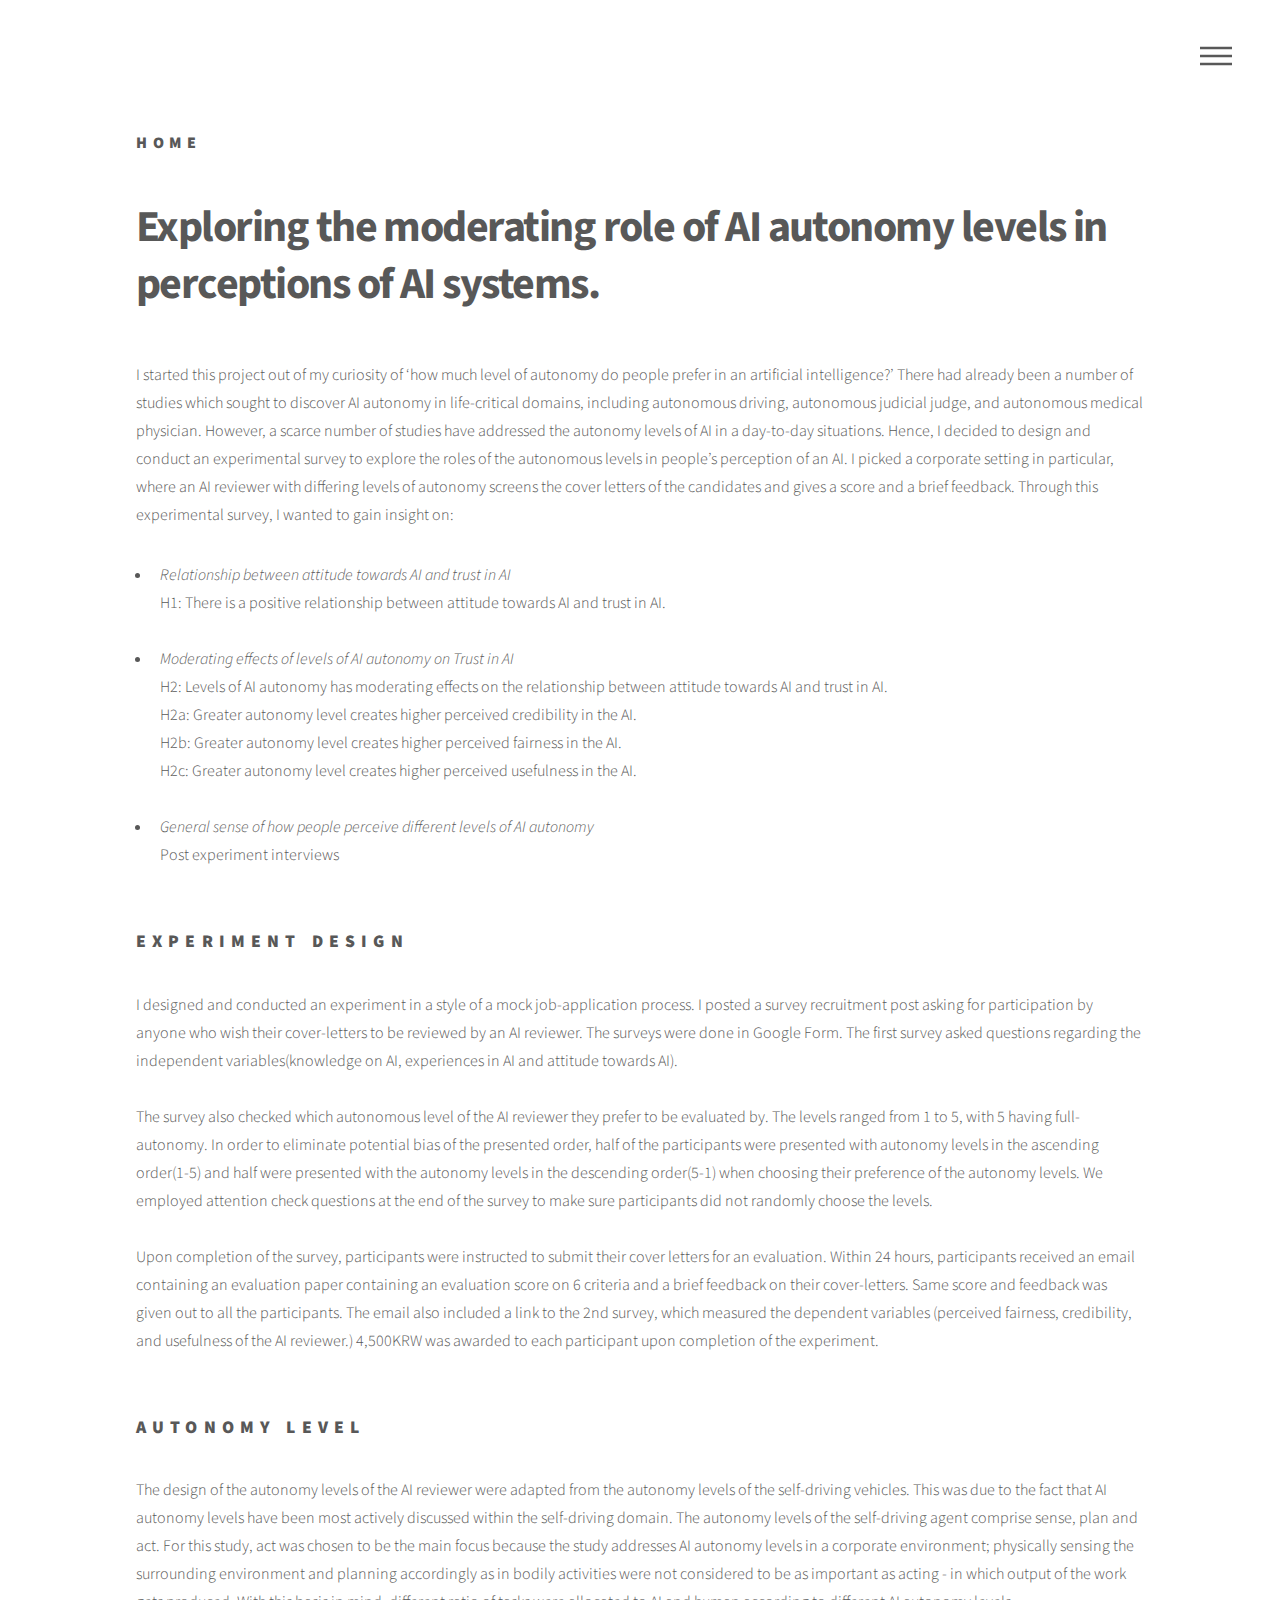
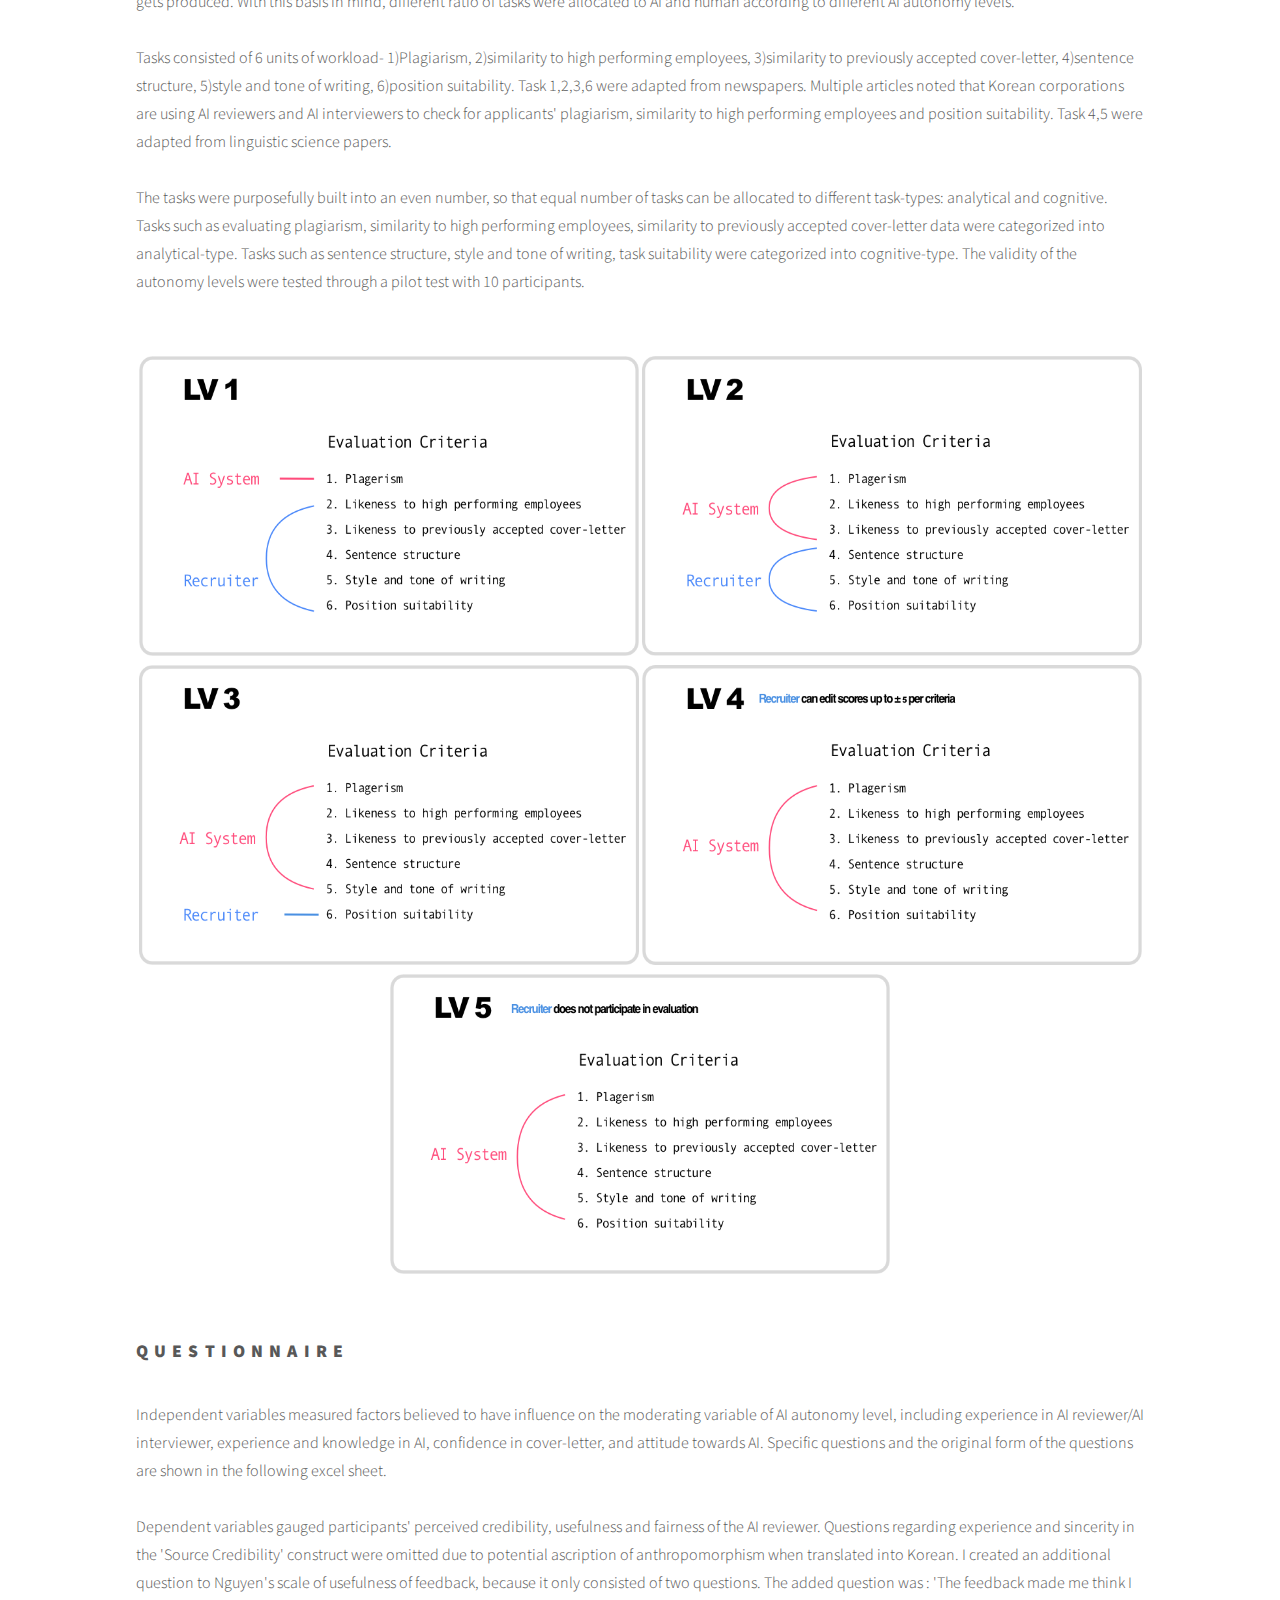
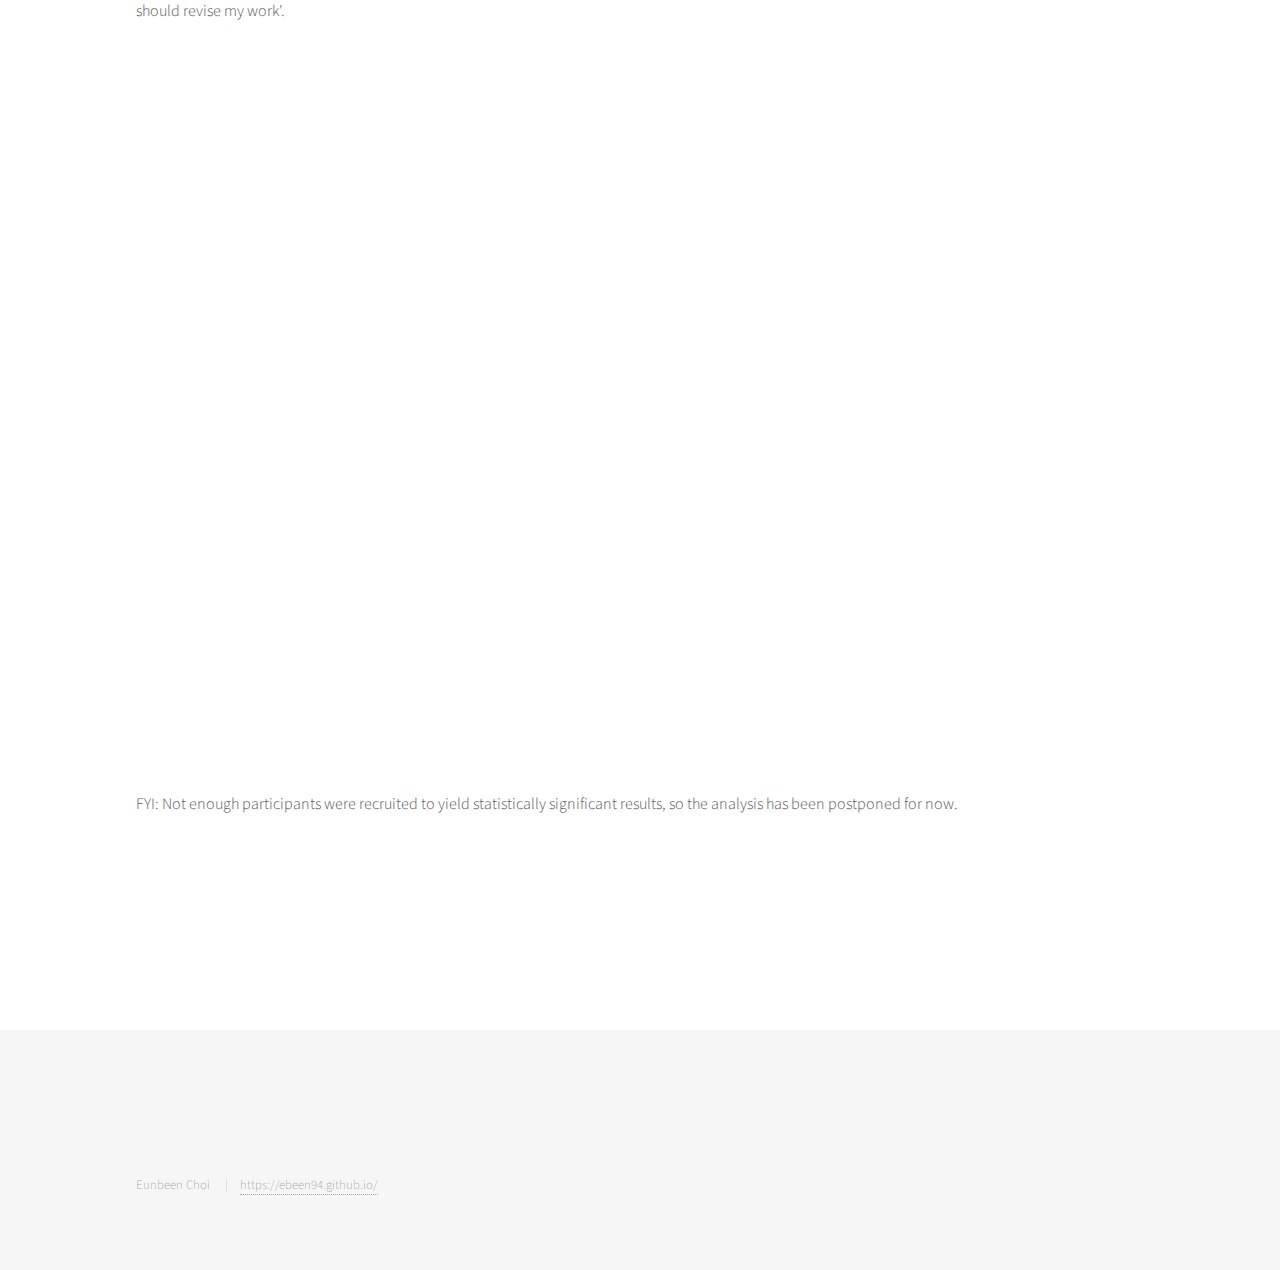
==== commit c9c28f6e: "Update AI_Reviewer.html" ====
--- a/AI_Reviewer.html
+++ b/AI_Reviewer.html
@@ -48,7 +48,7 @@
 				<!-- Main -->
 					<div id="main">
 						<div class="inner">
-							<h1>Exploring the mediating role of AI autonomy levels in perceptions of AI systems.</h1>
+							<h1>Exploring the moderating role of AI autonomy levels in perceptions of AI systems.</h1>
 							<span class="image main"></span>
 
 							<p> 
@@ -57,8 +57,8 @@
 							<ul>
 								<i><li>Relationship between attitude towards AI and trust in AI</i> <br />
 								H1: There is a positive relationship between attitude towards AI and trust in AI.</li><br />
-								<i><li>Mediating effects of levels of AI autonomy on Trust in AI</i><br />
-								H2: Levels of AI autonomy has mediating effects on the relationship between attitude towards AI and trust in AI.<br />
+								<i><li>Moderating effects of levels of AI autonomy on Trust in AI</i><br />
+								H2: Levels of AI autonomy has moderating effects on the relationship between attitude towards AI and trust in AI.<br />
 								H2a: Greater autonomy level creates higher perceived credibility in the AI.<br />
 								H2b: Greater autonomy level creates higher perceived fairness in the AI.<br />
 								H2c: Greater autonomy level creates higher perceived usefulness in the AI.<br /></li><br />
@@ -137,4 +137,4 @@
 			<script src="assets/js/main.js"></script>
 
 	</body>
-</html>+</html>
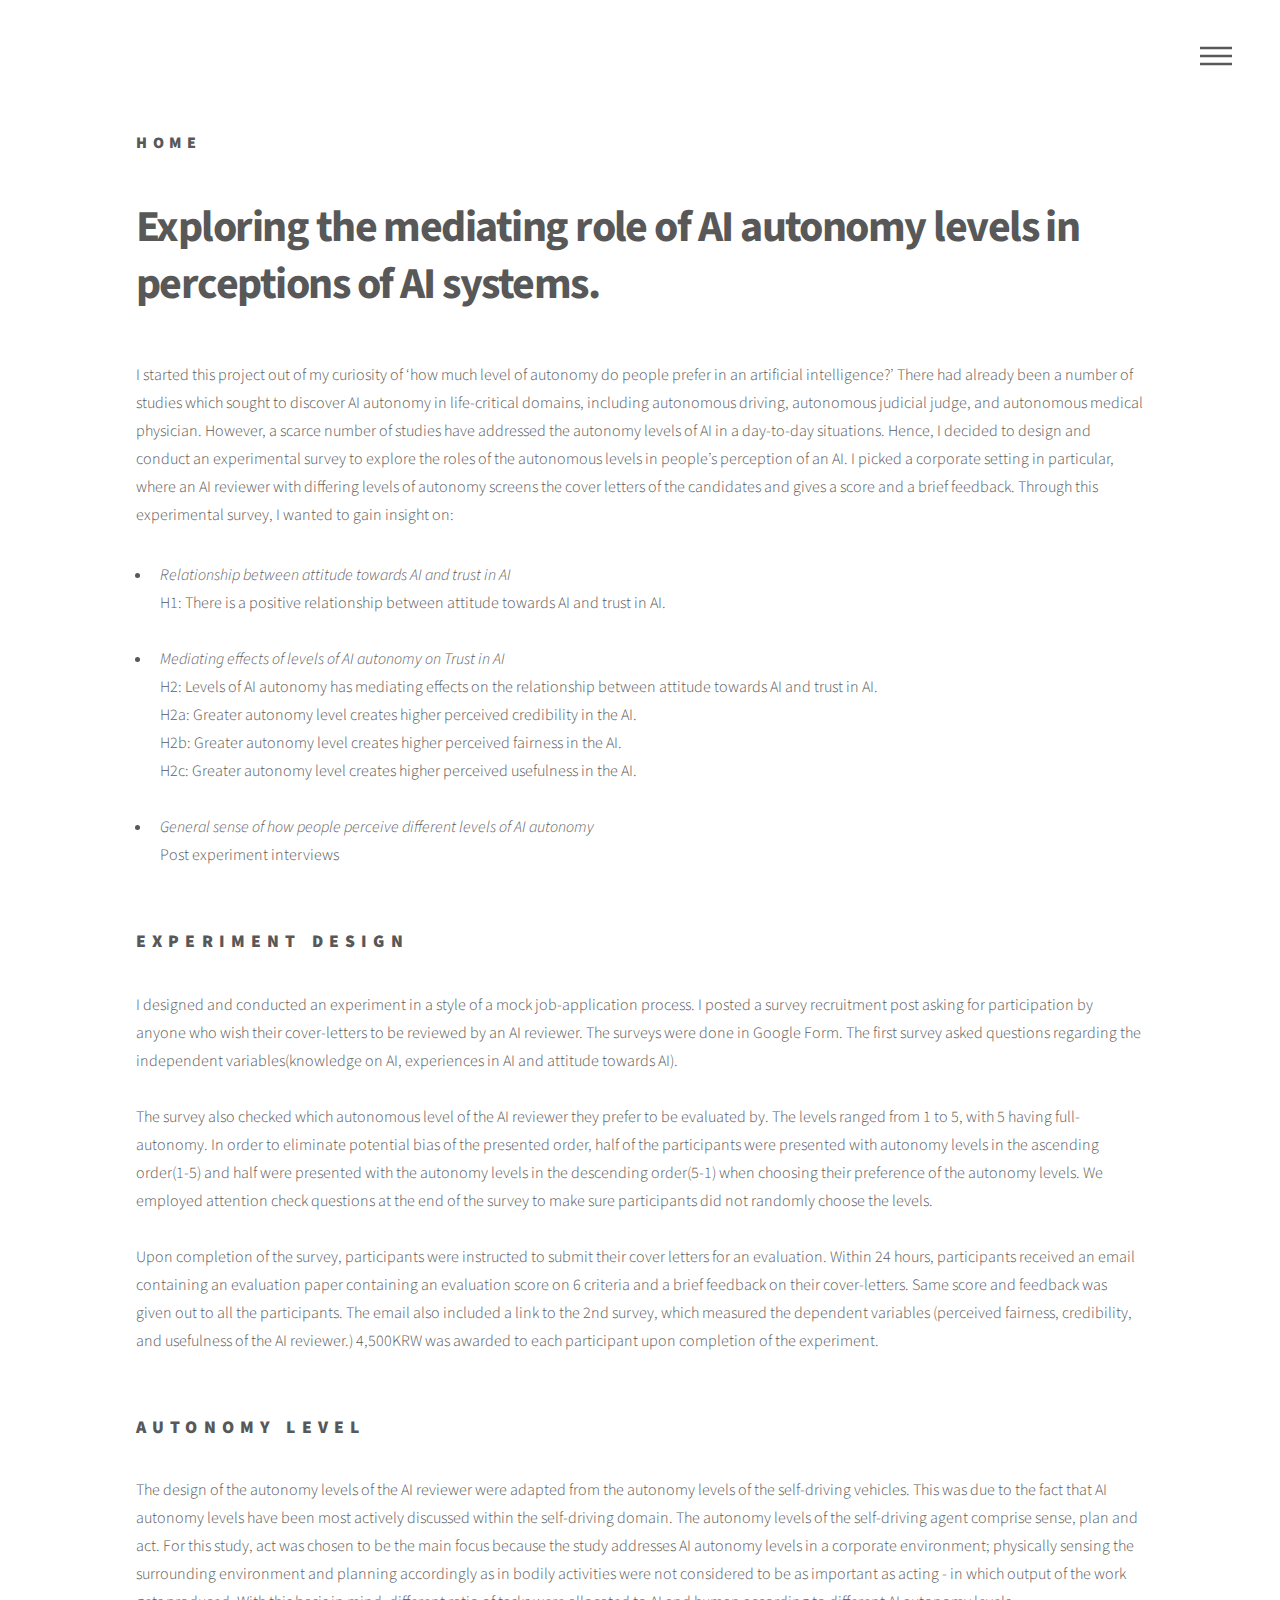
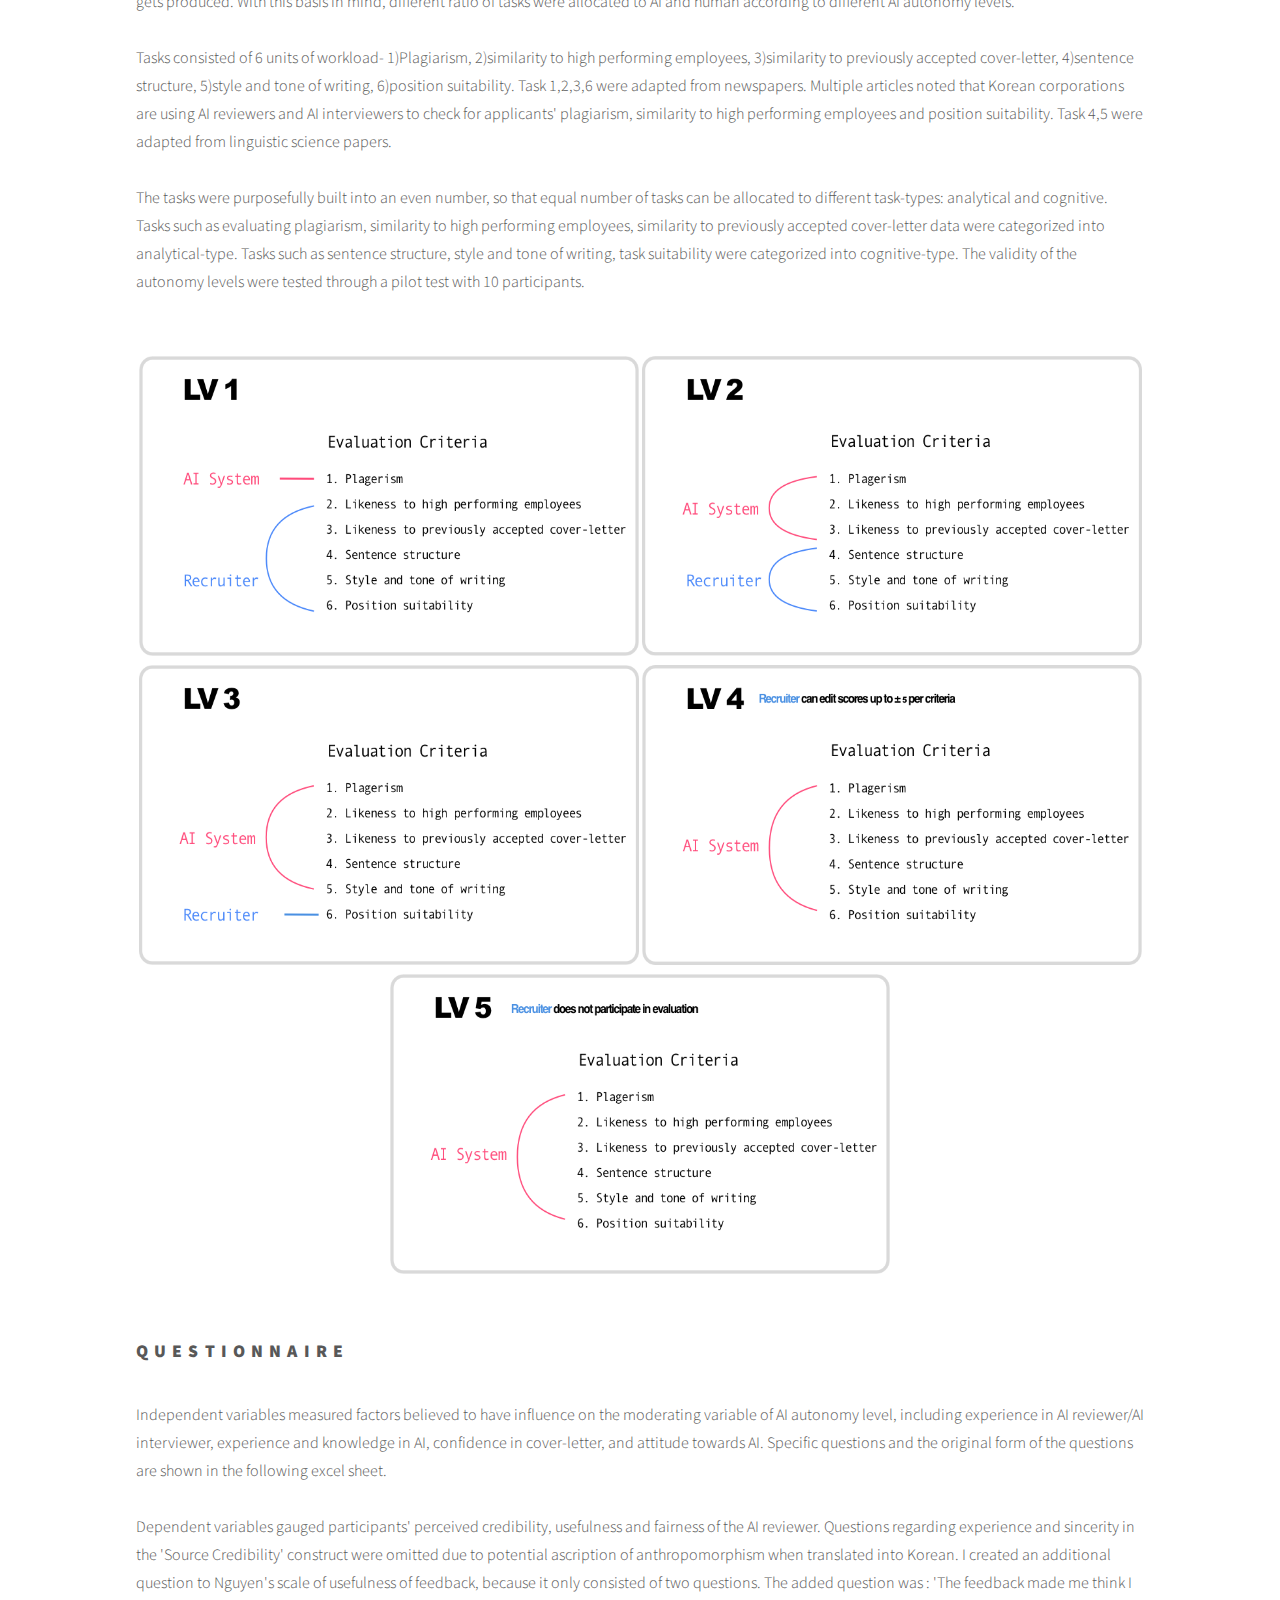
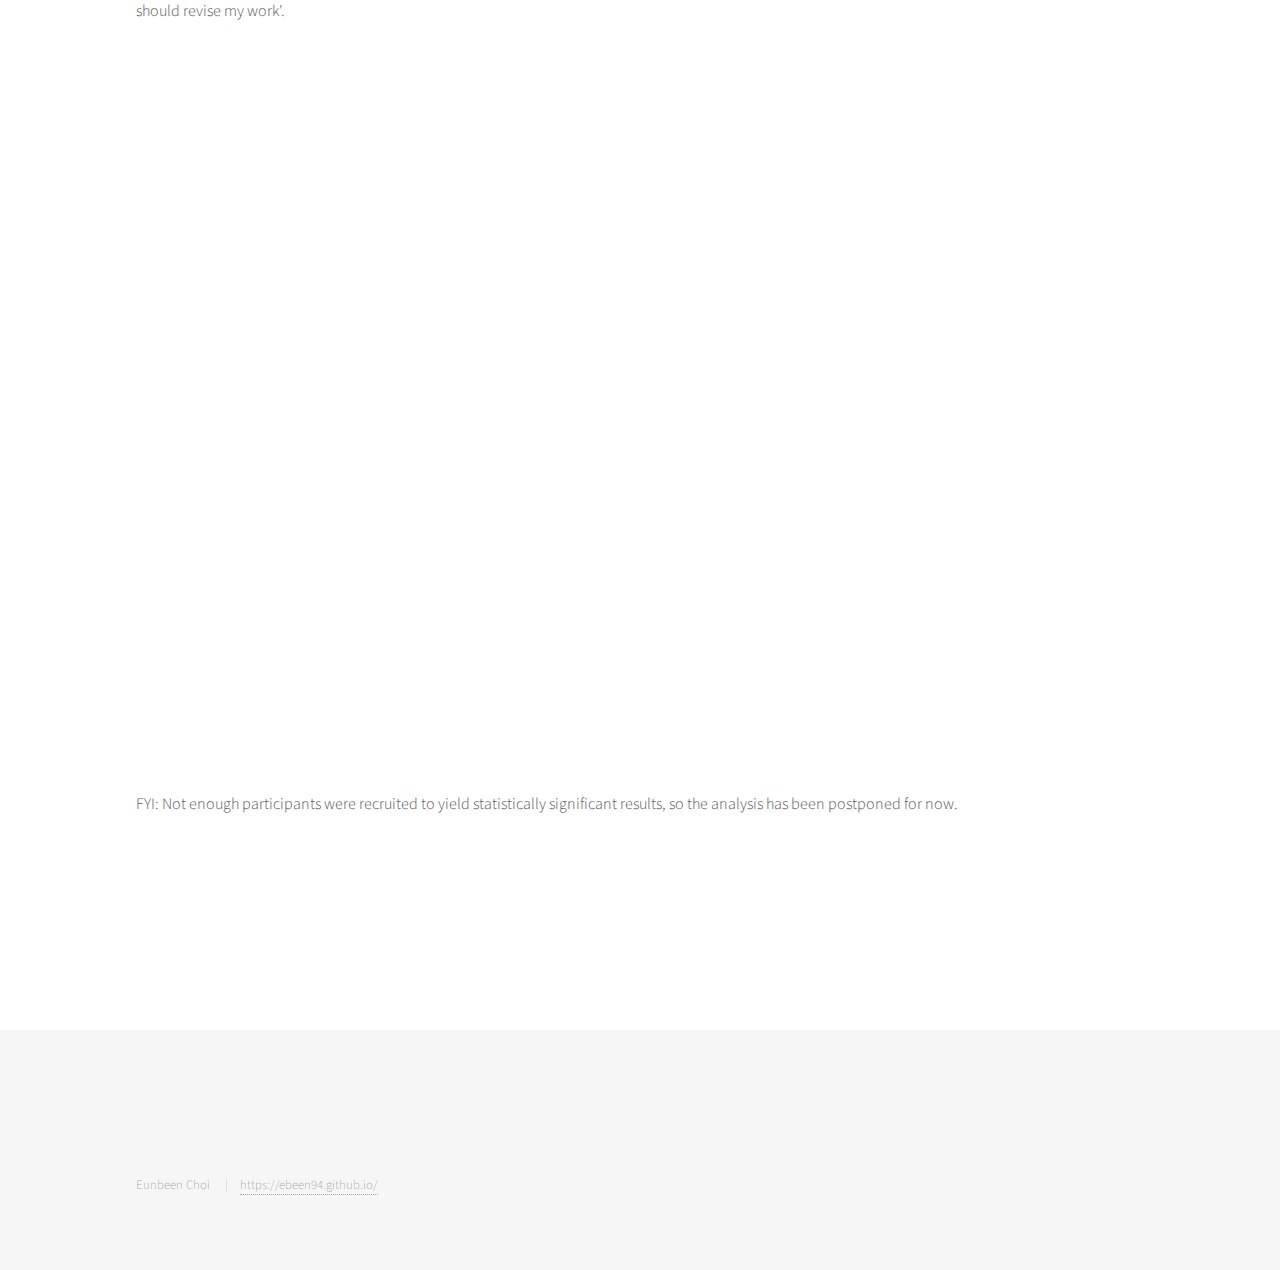
==== commit 169a500d: "Update AI_Reviewer.html" ====
--- a/AI_Reviewer.html
+++ b/AI_Reviewer.html
@@ -48,7 +48,7 @@
 				<!-- Main -->
 					<div id="main">
 						<div class="inner">
-							<h1>Exploring the moderating role of AI autonomy levels in perceptions of AI systems.</h1>
+							<h1>Exploring the mediating role of AI autonomy levels in perceptions of AI systems.</h1>
 							<span class="image main"></span>
 
 							<p> 
@@ -57,8 +57,8 @@
 							<ul>
 								<i><li>Relationship between attitude towards AI and trust in AI</i> <br />
 								H1: There is a positive relationship between attitude towards AI and trust in AI.</li><br />
-								<i><li>Moderating effects of levels of AI autonomy on Trust in AI</i><br />
-								H2: Levels of AI autonomy has moderating effects on the relationship between attitude towards AI and trust in AI.<br />
+								<i><li>Mediating effects of levels of AI autonomy on Trust in AI</i><br />
+								H2: Levels of AI autonomy has mediating effects on the relationship between attitude towards AI and trust in AI.<br />
 								H2a: Greater autonomy level creates higher perceived credibility in the AI.<br />
 								H2b: Greater autonomy level creates higher perceived fairness in the AI.<br />
 								H2c: Greater autonomy level creates higher perceived usefulness in the AI.<br /></li><br />
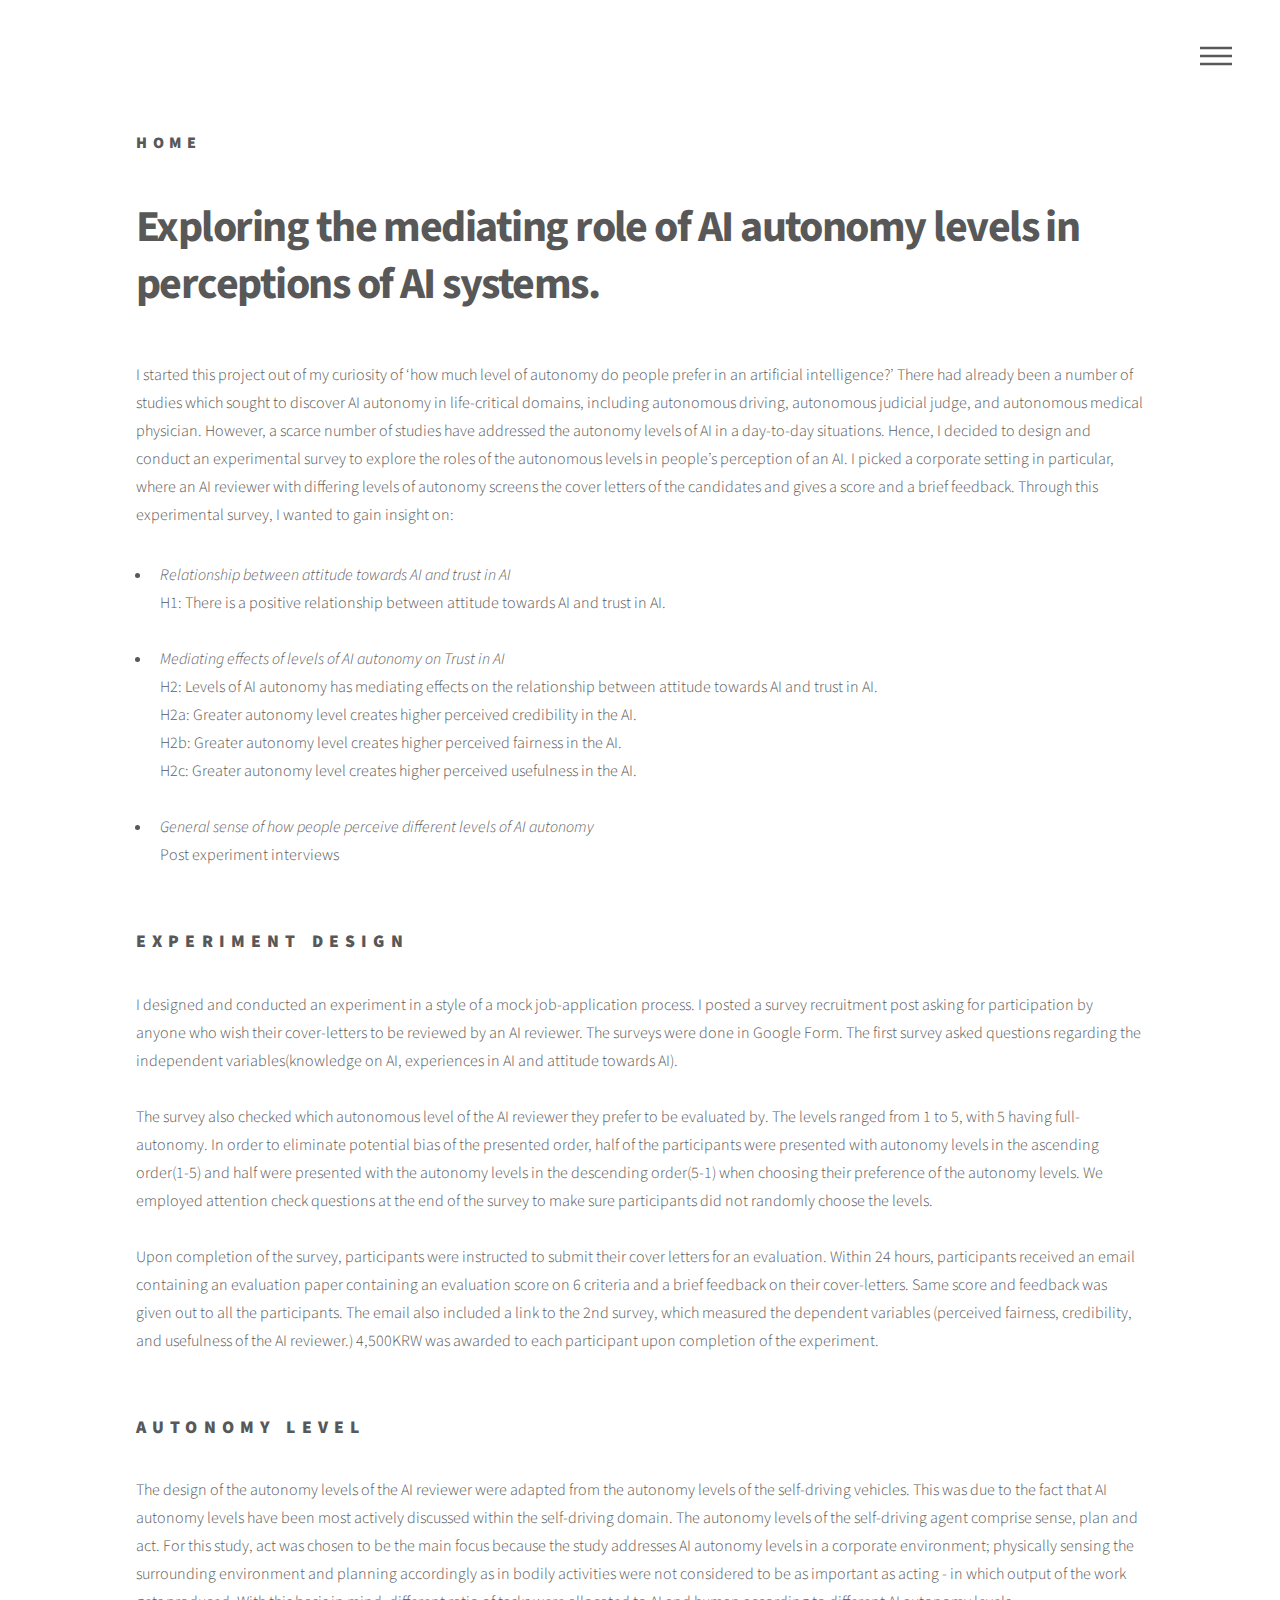
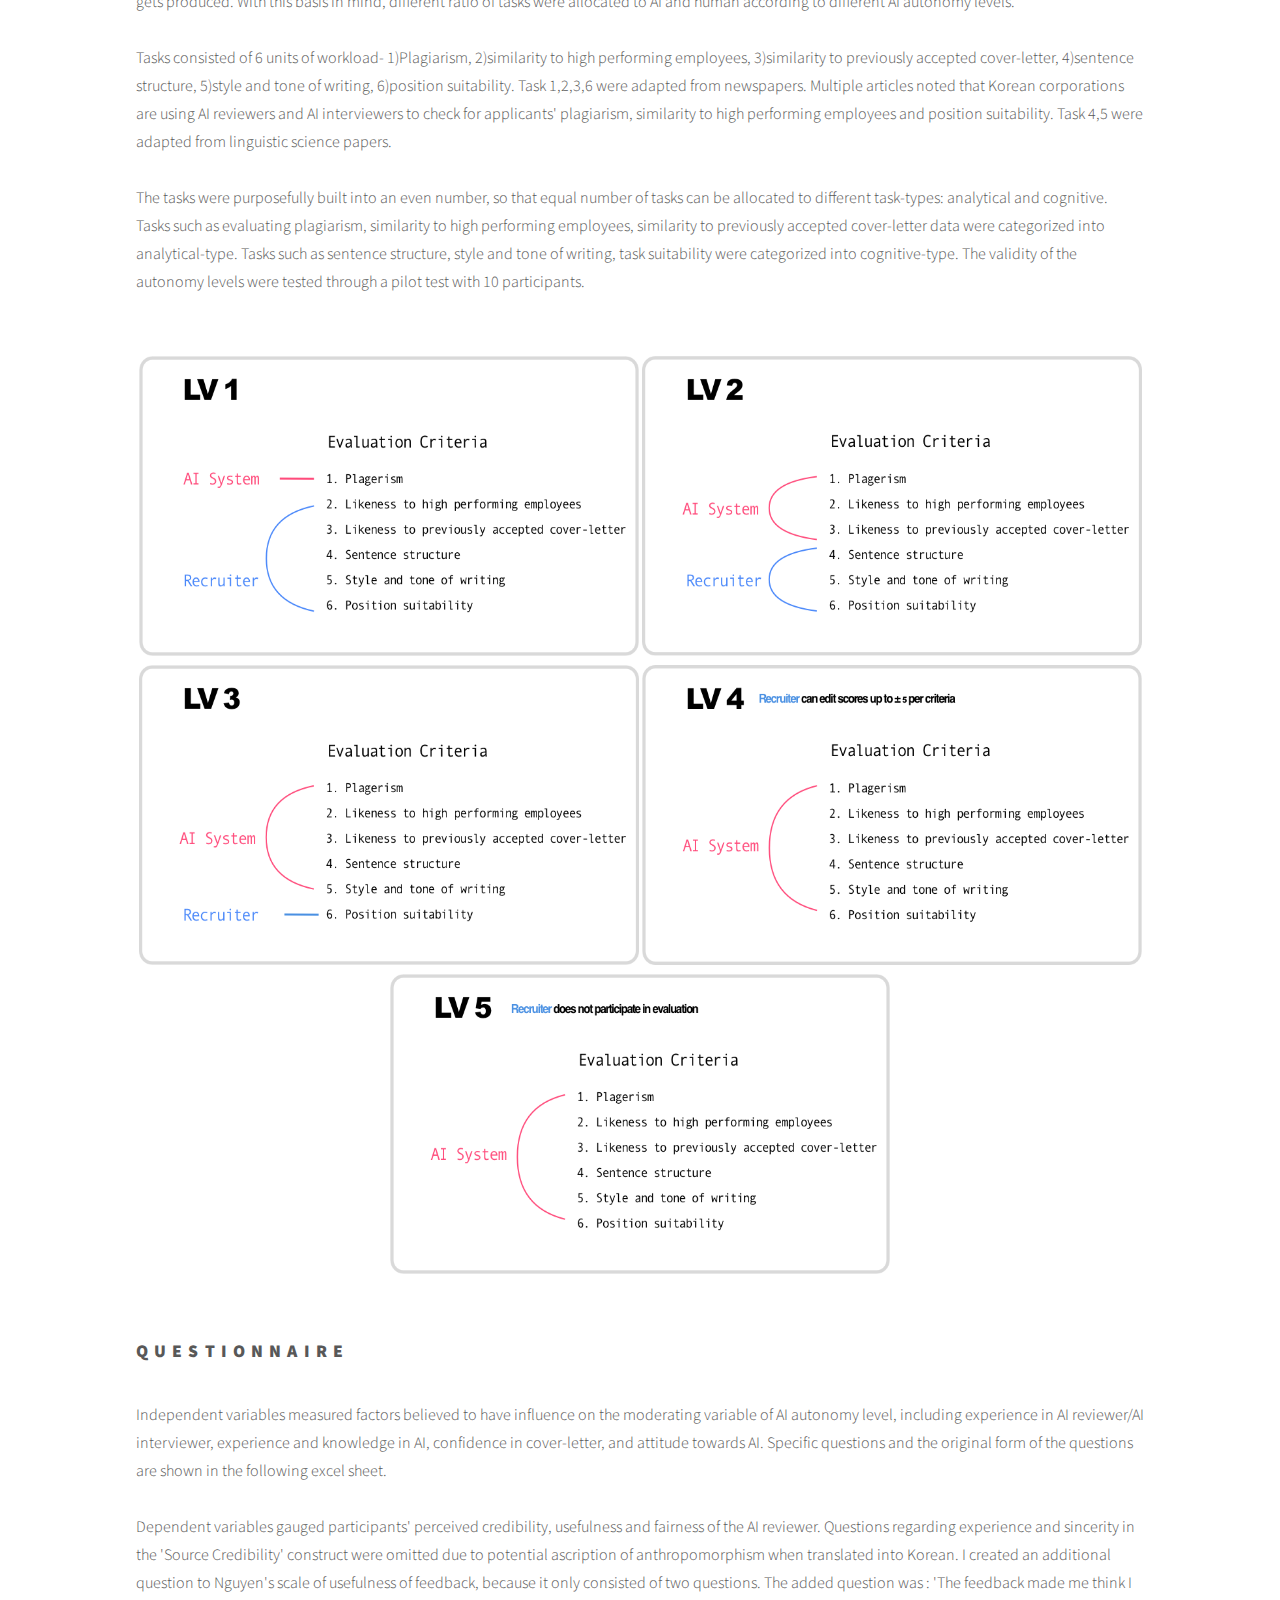
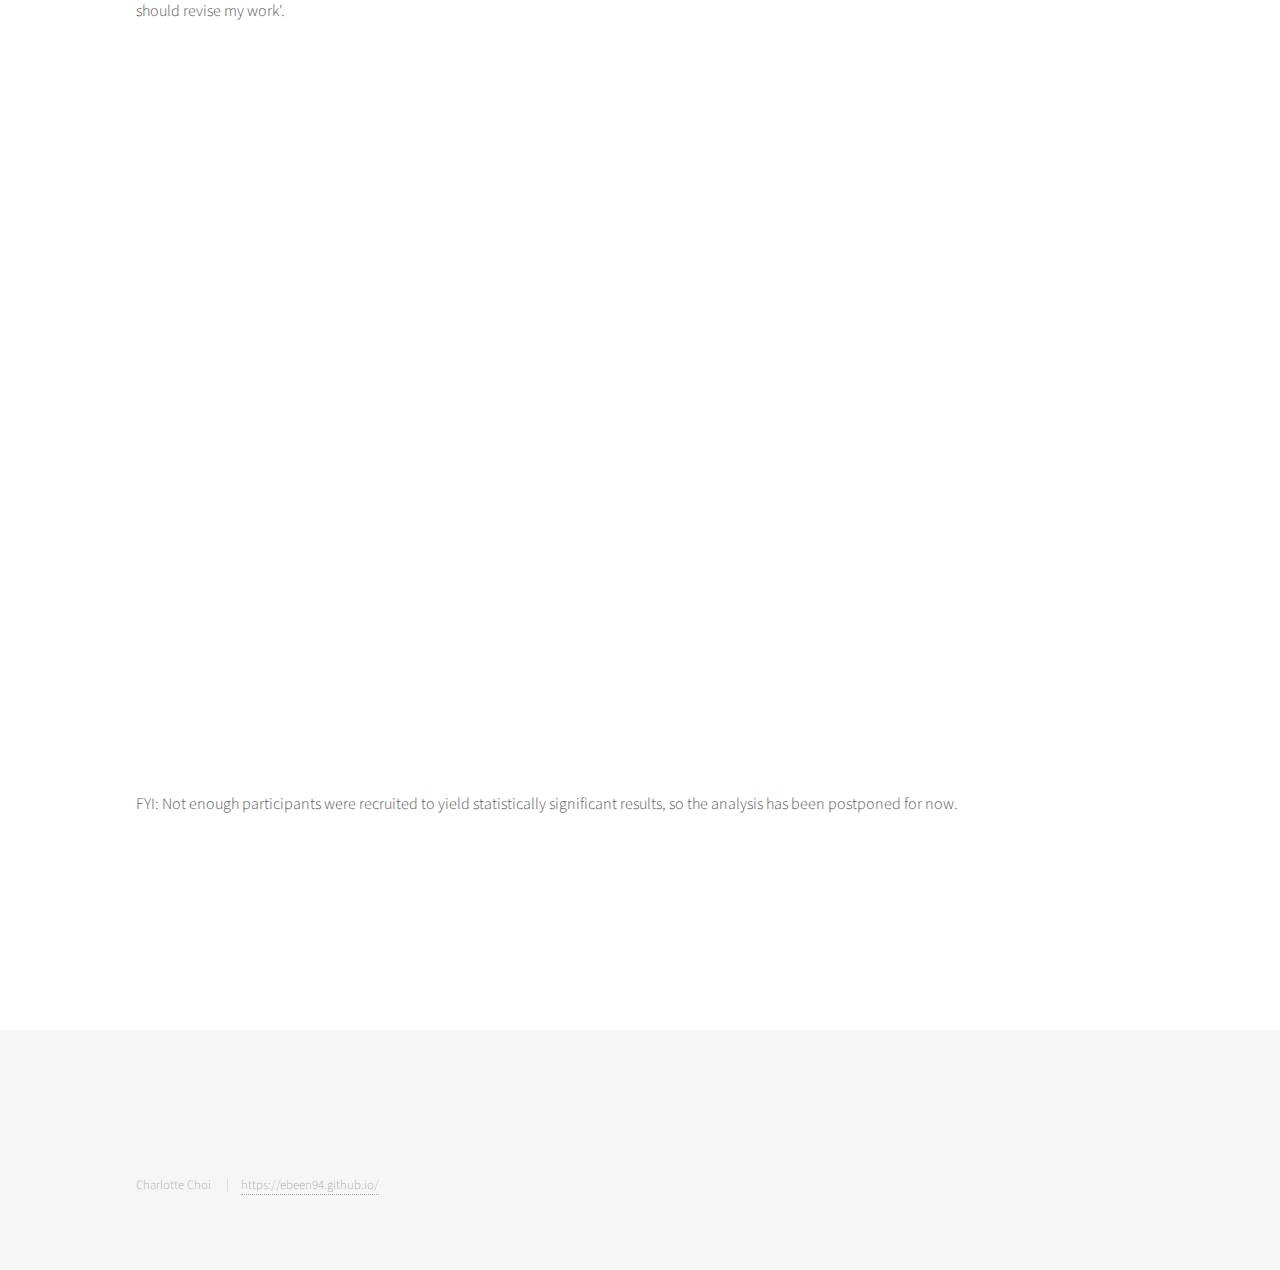
==== commit bf096311: "Update AI_Reviewer.html" ====
--- a/AI_Reviewer.html
+++ b/AI_Reviewer.html
@@ -6,7 +6,7 @@
 -->
 <html>
 	<head>
-		<title>Eunbeen Choi</title>
+		<title>Charlotte Choi</title>
 		<meta charset="utf-8" />
 		<meta name="viewport" content="width=device-width, initial-scale=1, user-scalable=no" />
 		<link rel="stylesheet" href="assets/css/main.css" />
@@ -120,7 +120,7 @@
 					<footer id="footer">
                         <div class="inner">
                             <ul class = "copyright">
-                                <li> Eunbeen Choi</li>
+                                <li> Charlotte Choi</li>
                                 <li> <a href= "index.html"> https://ebeen94.github.io/</a></li>
                             </ul>
                         </div>
